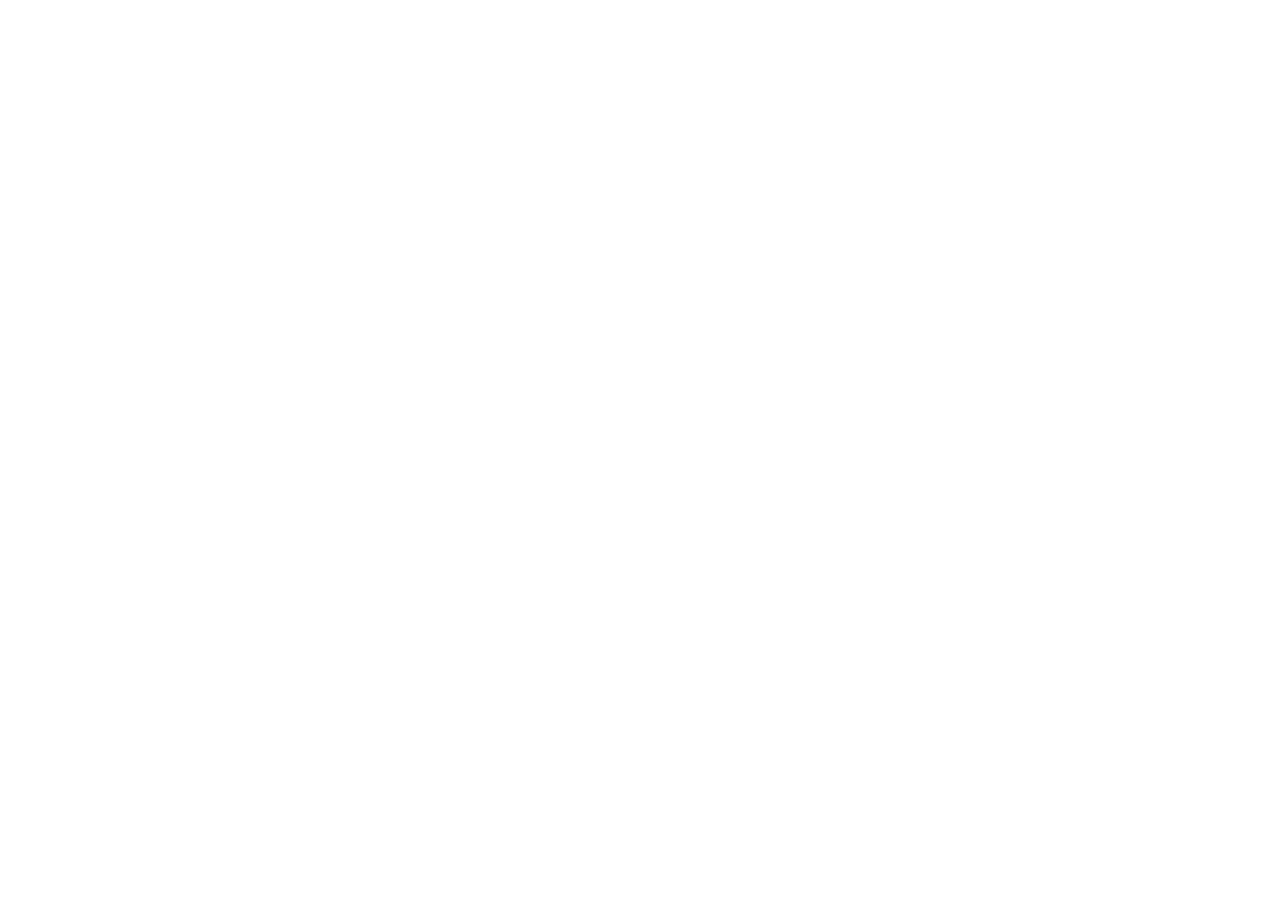
==== index.html @ e416fd13 "첫 게시글 입니다." ====
<!DOCTYPE html>
<html lang="ko">
  <head>
    <meta charset="UTF-8" />
    <meta name="viewport" content="width=device-width, initial-scale=1.0" />
    <title>Veganiety</title>
    <!-- css -->
    <link rel="stylesheet" href="css/normalize.css" />
    <link rel="stylesheet" href="css/global.css" />

    <!-- swiper -->

    <!-- js -->
    <script src="js/script.js"></script>
  </head>
  <body></body>
</html>
---- css/global.css ----
@charset "utf-8";
@import url("https://fonts.googleapis.com/css2?family=Noto+Sans+KR:wght@100;400;500;600;700&display=swap");
@import url("https://fonts.googleapis.com/css2?family=Inter:wght@400;700&display=swap");

* {
  margin: 0;
  padding: 0;
  box-sizing: border-box;
}
html {
  font-size: 16px;
  line-height: 1.5rem;
  color: #000;
  scroll-behavior: smooth;
  text-size-adjust: 100%;
  overflow-x: hidden;
}
body {
  font-family: Inter, "Noto Sans KR", sans-serif;
  letter-spacing: auto; /* 자간 */
  word-break: keep-all; /* 줄내림 */
}
ul,
li {
  list-style: none;
}
a {
  color: #000;
  text-decoration: none;
}
img {
  border: 0;
  vertical-align: middle;
}
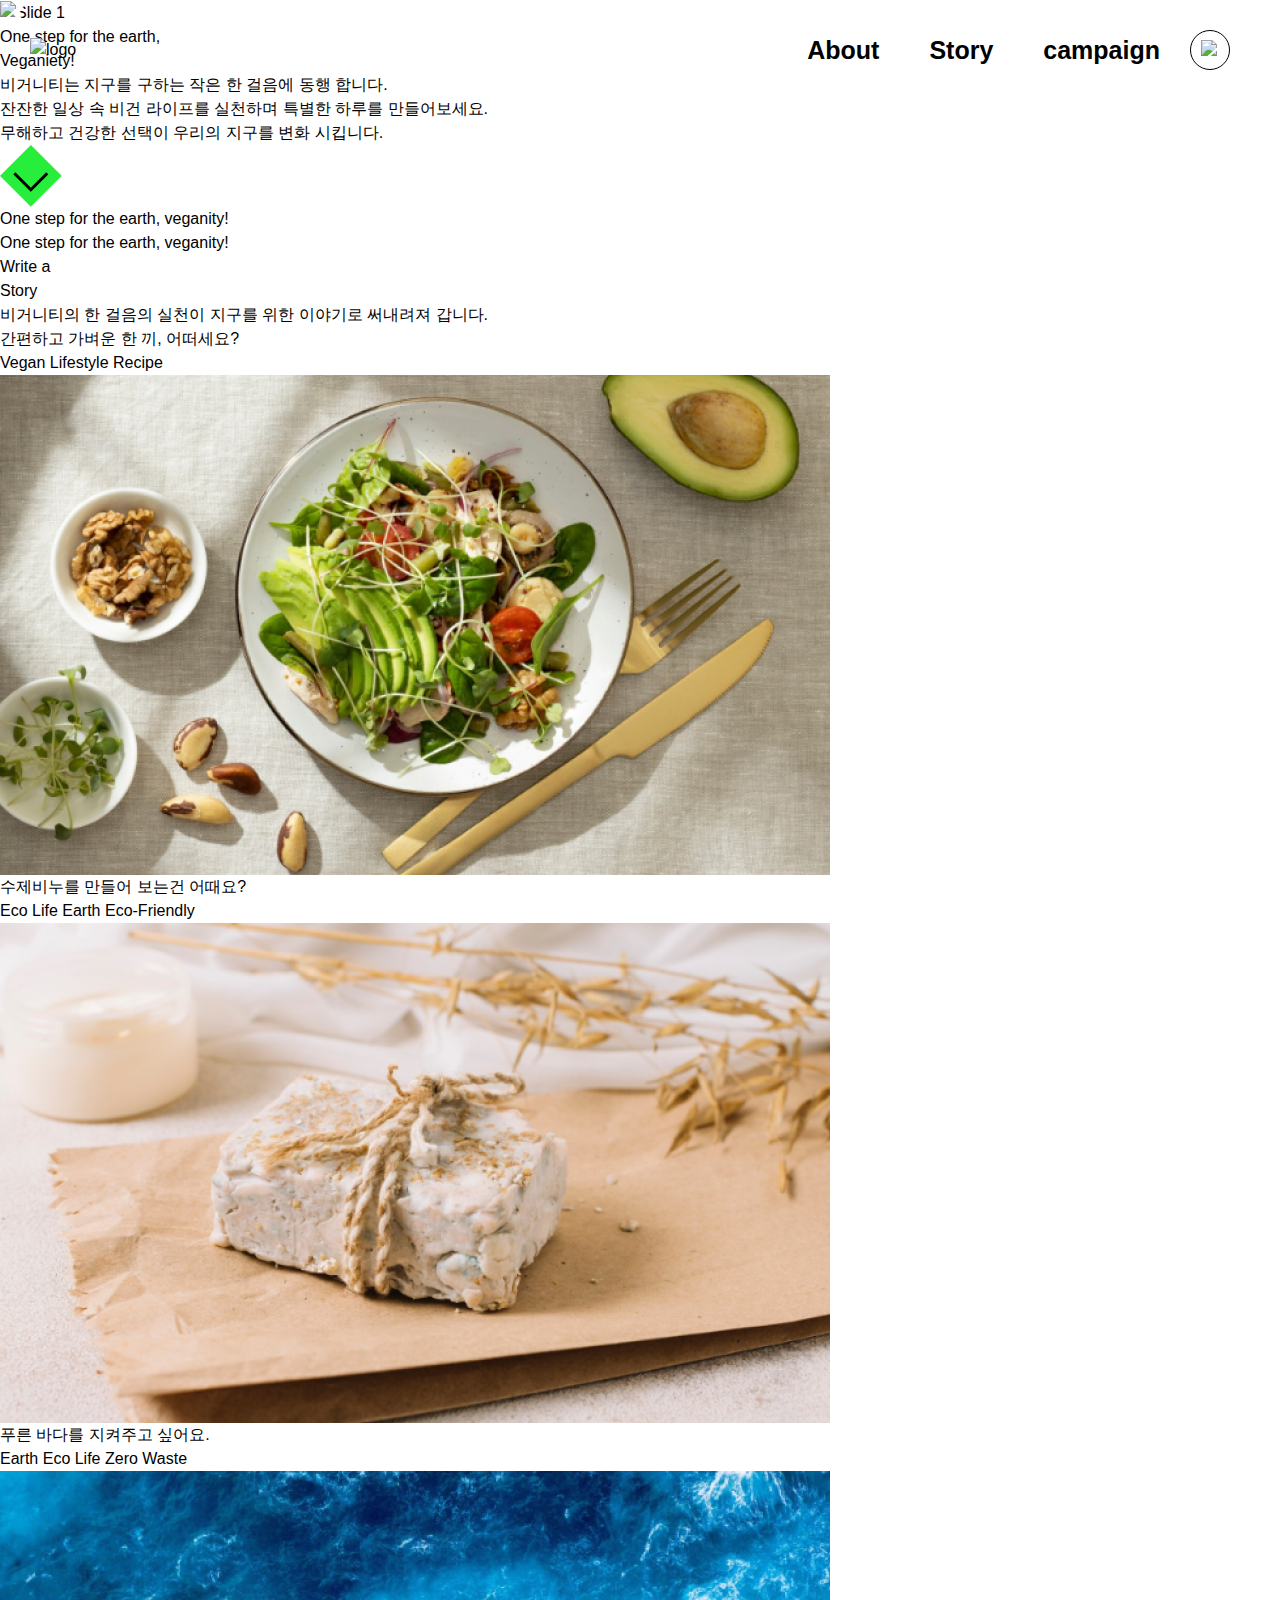
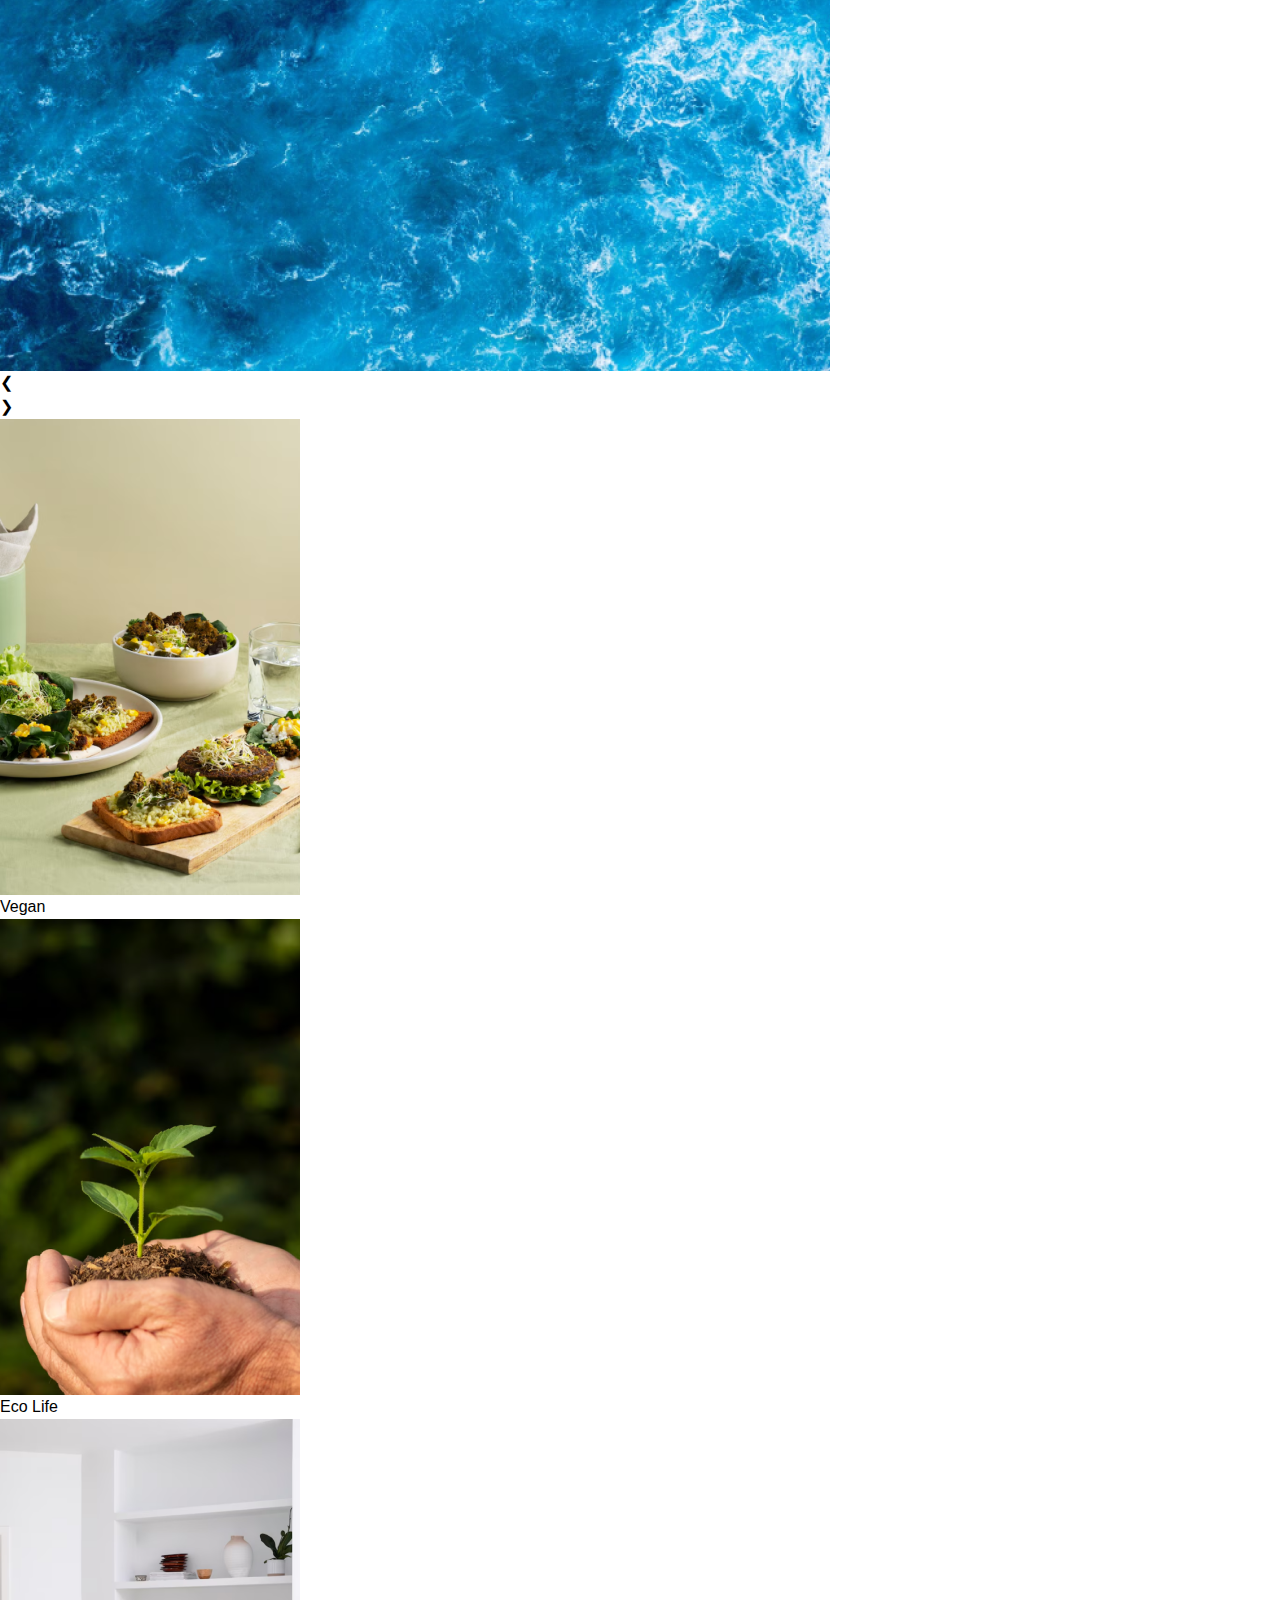
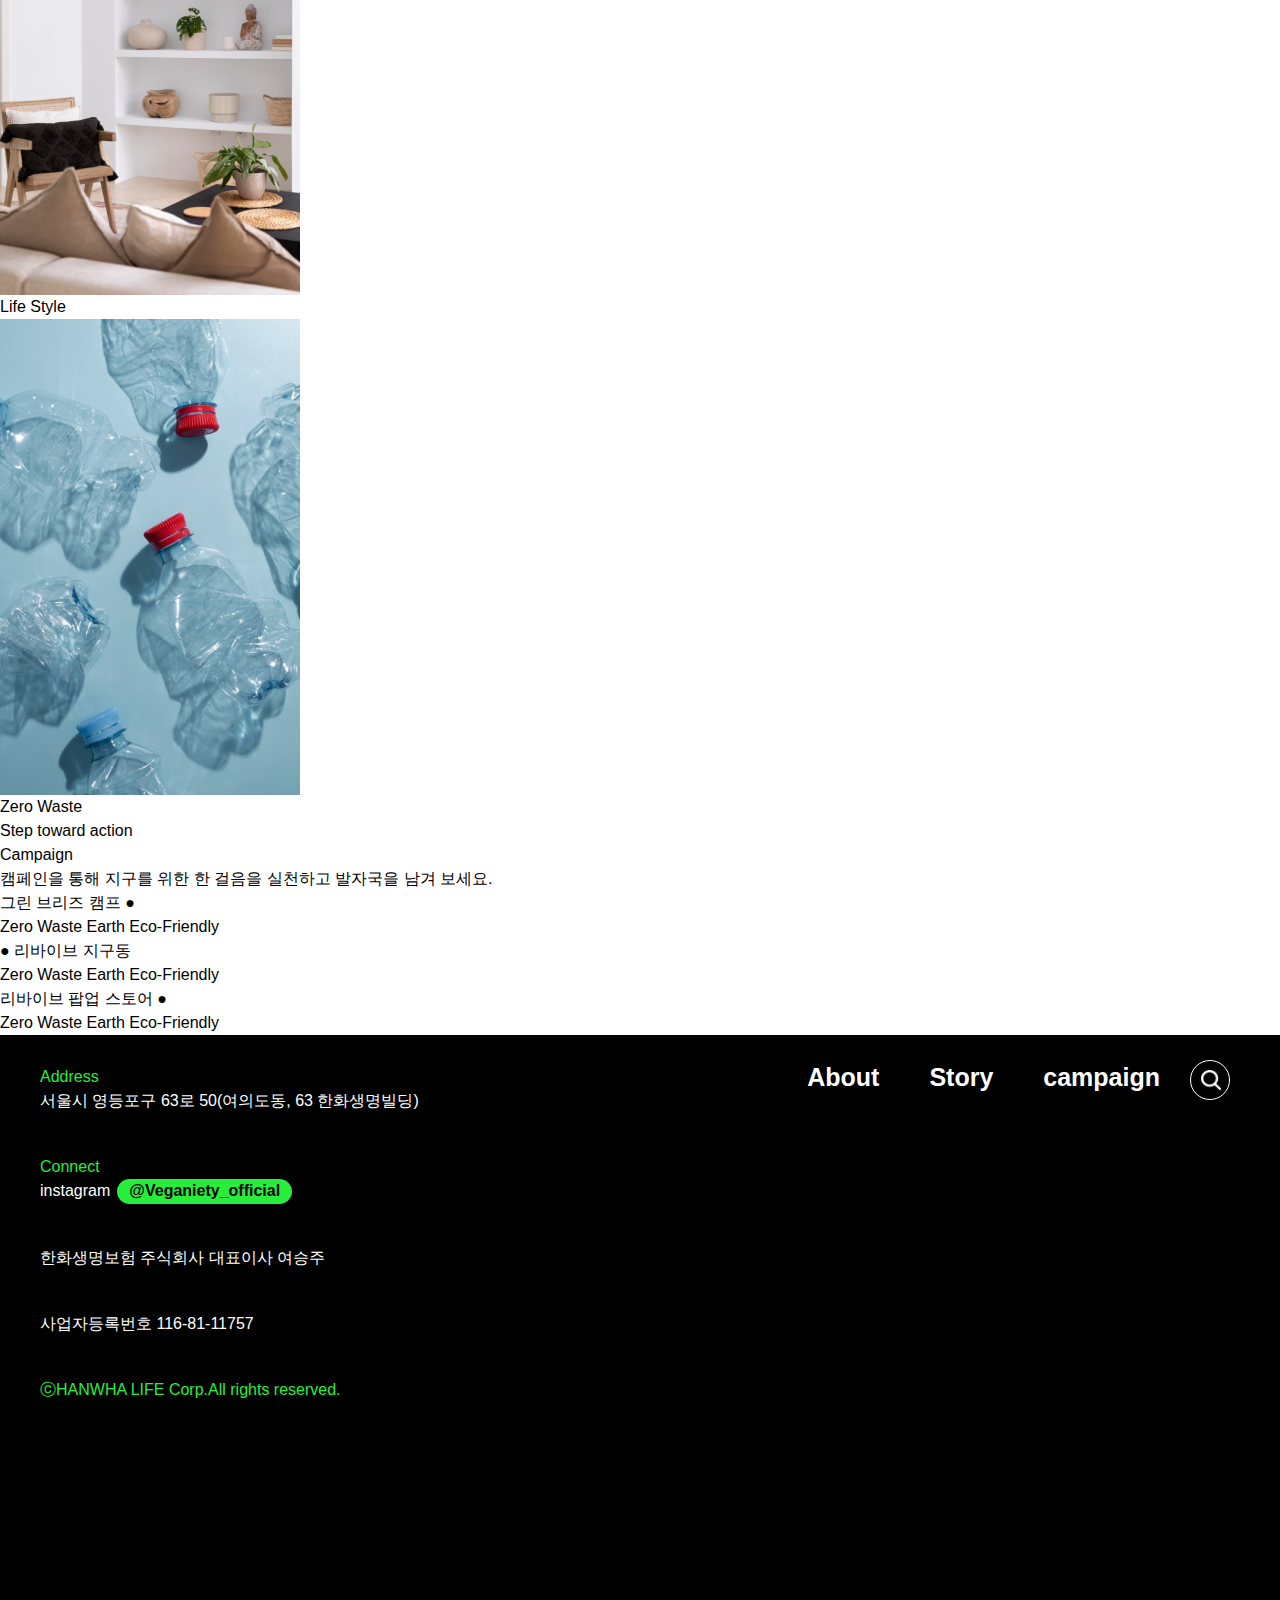
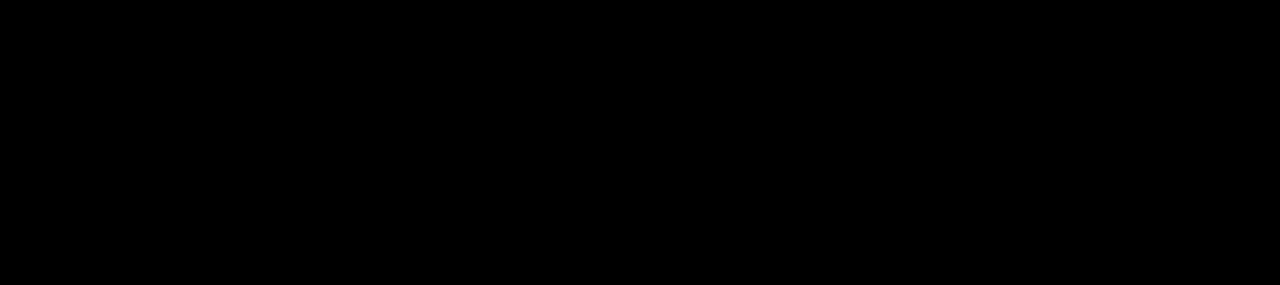
==== commit 02f76588: "Merge pull request #6 from MONNYA/keh1" ====
--- a/index.html
+++ b/index.html
@@ -7,11 +7,293 @@
     <!-- css -->
     <link rel="stylesheet" href="css/normalize.css" />
     <link rel="stylesheet" href="css/global.css" />
-
+    <link rel="stylesheet" href="css/style.css" />
     <!-- swiper -->
 
     <!-- js -->
     <script src="js/script.js"></script>
   </head>
-  <body></body>
+  <body>
+    <div class="wrap">
+      <!-- loading start -->
+      <!-- <div id="loading">
+        <div id="loading-circle">
+          <div id="loading-empty"></div>
+        </div>
+        <div id="loading-logo"></div>
+        <div id="loading-bg"></div>
+      </div> -->
+      <!-- loading end -->
+
+      <!-- mobile menu start -->
+      <!-- <button class="mbmenu-btn">
+        <span>모바일 메뉴</span>
+      </button>
+      <div class="mbmenu-wrap">
+        <div class="mbmenu-view">
+          <ul class="mbmenu">
+            <li><a href="#">ABOUT</a></li>
+            <li><a href="#">STORY</a></li>
+            <li><a href="#">CAMPAIGN</a></li>
+          </ul>
+        </div>
+      </div> -->
+      <!-- mobile menu end -->
+
+      <header>
+        <!-- header start -->
+        <div class="header-inner">
+          <div class="logo">
+            <a href="#"><img src="images/header-logo.png" alt="logo" /></a>
+          </div>
+          <div class="menu">
+            <ul class="menu-inner">
+              <li>About</li>
+              <li>Story</li>
+              <li>campaign</li>
+            </ul>
+          </div>
+          <div class="line" onclick="toggleExpand()">
+            <img src="images/icon.png" alt="icon" />
+          </div>
+        </div>
+      </header>
+      <!-- header end -->
+
+      <!-- slide banner start -->
+      <div class="img-slider">
+        <div class="slides">
+          <div class="slide">
+            <img src="images/slide-1.png" alt="Slide 1" />
+          </div>
+          <div class="slide">
+            <img src="images/slide-2.png" alt="Slide 2" />
+          </div>
+        </div>
+        <div class="controls">
+          <div class="prev">&#10094;</div>
+          <div class="next">&#10095;</div>
+        </div>
+        <div class="dots">
+          <span class="dot"></span>
+          <span class="dot"></span>
+        </div>
+      </div>
+      <!-- slide banner end -->
+
+      <!-- mein start -->
+      <main>
+        <div class="main-inner">
+          <!-- veganiety about start -->
+          <div>
+            <div class="about">
+              <div class="title-s">One step for the earth,</div>
+              <div class="title-m">Veganiety!</div>
+              <span
+                >비거니티는
+                <span class="bold-text">지구를 구하는 작은 한 걸음에 동행</span>
+                합니다.<br />
+                잔잔한 일상 속 비건 라이프를 실천하며 특별한 하루를
+                만들어보세요.<br />
+                <span class="bold-text">
+                  무해하고 건강한 선택이 우리의 지구를 변화
+                </span>
+                시킵니다.</span
+              >
+            </div>
+            <div class="Rotation">
+              <img src="images/icon2.png" alt="icon2" />
+            </div>
+          </div>
+          <!-- veganiety about end -->
+
+          <!-- text loop start-->
+          <section class="hero-section">
+            <div class="loop-container">
+              <div class="item">One step for the earth, veganity!&nbsp;</div>
+              <div class="item">One step for the earth, veganity!&nbsp;</div>
+            </div>
+          </section>
+          <!-- text loop end-->
+
+          <!-- veganiety story start -->
+          <div class="story">
+            <div class="story-text">
+              <div class="title-s">Write a</div>
+              <div class="title-m">Story</div>
+              <span
+                >비거니티의 한 걸음의 실천이 지구를 위한 이야기로 써내려져
+                갑니다.</span
+              >
+            </div>
+            <div class="story-slide">
+              <div class="story-slides">
+                <div class="slide2">
+                  <div class="story-img-text">
+                    간편하고 가벼운 한 끼, 어떠세요?
+                  </div>
+                  <div class="story-badge">
+                    <span>Vegan</span>
+                    <span>Lifestyle</span>
+                    <span>Recipe</span>
+                  </div>
+                  <img src="images/story1-1.png" alt="story-Slide1" />
+                </div>
+                <div class="slide2">
+                  <div class="story-img-text">
+                    수제비누를 만들어 보는건 어때요?
+                  </div>
+                  <div class="story-badge">
+                    <span>Eco Life</span>
+                    <span>Earth</span>
+                    <span>Eco-Friendly</span>
+                  </div>
+                  <img src="images/story2-1.png" alt="story-Slide2" />
+                </div>
+                <div class="slide2">
+                  <div class="story-img-text">푸른 바다를 지켜주고 싶어요.</div>
+                  <div class="story-badge">
+                    <span>Earth</span>
+                    <span>Eco Life</span>
+                    <span>Zero Waste</span>
+                  </div>
+                  <img src="images/story3-1.png" alt="story-Slide3" />
+                </div>
+              </div>
+              <div class="story-controls">
+                <div class="prev">&#10094;</div>
+                <div class="next">&#10095;</div>
+              </div>
+            </div>
+          </div>
+          <!-- veganiety story end -->
+
+          <!-- veganiety story2 start -->
+          <section>
+            <div class="story-gallery">
+              <div class="image-container top">
+                <img src="images/Vegan.png" alt="Image 1" class="image" />
+                <div class="overlay">
+                  <div class="text">Vegan</div>
+                </div>
+              </div>
+              <div class="image-container bottom">
+                <img src="images/EcoLife.png" alt="Image 2" class="image" />
+                <div class="overlay">
+                  <div class="text">Eco Life</div>
+                </div>
+              </div>
+              <div class="image-container top">
+                <img src="images/LifeStyle.png" alt="Image 3" class="image" />
+                <div class="overlay">
+                  <div class="text">Life Style</div>
+                </div>
+              </div>
+              <div class="image-container bottom">
+                <img src="images/ZeroWaste.png" alt="Image 4" class="image" />
+                <div class="overlay">
+                  <div class="text">Zero Waste</div>
+                </div>
+              </div>
+            </div>
+          </section>
+          <!-- veganiety story2 end -->
+
+          <!-- veganiety campaign start -->
+          <div class="campaign">
+            <div class="campaig-text">
+              <div class="title-s">Step toward action</div>
+              <div class="title-m">Campaign</div>
+              <span
+                >캠페인을 통해 지구를 위한 한 걸음을 실천하고 발자국을 남겨
+                보세요.</span
+              >
+            </div>
+            <div class="campaign-img-1">
+              <div class="campaign-title1">
+                <span>그린 브리즈 캠프 ●</span>
+              </div>
+              <div class="campaign-badge1">
+                <span>Zero Waste</span>
+                <span>Earth</span>
+                <span>Eco-Friendly</span>
+              </div>
+            </div>
+            <div class="campaign-img-2">
+              <div class="campaign-title2">
+                <span>● 리바이브 지구동 </span>
+              </div>
+              <div class="campaign-badge2">
+                <span>Zero Waste</span>
+                <span>Earth</span>
+                <span>Eco-Friendly</span>
+              </div>
+            </div>
+            <div class="campaign-img-3">
+              <div class="campaign-title3">
+                <span>리바이브 팝업 스토어 ●</span>
+              </div>
+              <div class="campaign-badge3">
+                <span>Zero Waste</span>
+                <span>Earth</span>
+                <span>Eco-Friendly</span>
+              </div>
+            </div>
+          </div>
+          <!-- veganiety campaign end -->
+        </div>
+      </main>
+      <!-- main end -->
+      <!-- footer start -->
+      <footer>
+        <div class="footer-menu">
+          <div class="left-menu">
+            <ul class="submenu">
+              <li>
+                <p>Address</p>
+                <span>서울시 영등포구 63로 50(여의도동, 63 한화생명빌딩)</span>
+              </li>
+              <li>
+                <p>Connect</p>
+                <div class="sns">
+                  instagram
+                  <div class="instagram">
+                    <a href="#">@Veganiety_official</a>
+                  </div>
+                </div>
+              </li>
+              <li>한화생명보험 주식회사 대표이사 여승주</li>
+              <li>사업자등록번호 116-81-11757</li>
+              <li><p>ⓒHANWHA LIFE Corp.All rights reserved.</p></li>
+            </ul>
+          </div>
+          <div class="right-menu">
+            <ul class="footer-right-menu">
+              <li>About</li>
+              <li>Story</li>
+              <li>campaign</li>
+            </ul>
+          </div>
+          <div class="bottom-line" onclick="toggleBottomLine()">
+            <img src="images/icon-bt.png" alt="bottom icon" />
+          </div>
+        </div>
+          <!-- <div class="right-menu">
+            <ul class="submenu-1">
+              <li><a href="#">About</a></li>
+              <li><a href="#">Story</a></li>
+              <li><a href="#">Campaign</a></li>
+              <li>
+                <a href="#"><img src="images/mirror.png" alt="" /></a>
+              </li>
+            </ul>
+          </div> -->
+        </div>
+        <div class="btlogo">
+          <img src="images/footer-logo.png" alt="" />
+        </div>
+      </footer>
+      <!-- footer and -->
+    </div>
+  </body>
 </html>
--- a/css/global.css
+++ b/css/global.css
@@ -1,6 +1,6 @@
 @charset "utf-8";
-@import url("https://fonts.googleapis.com/css2?family=Noto+Sans+KR:wght@100;400;500;600;700&display=swap");
-@import url("https://fonts.googleapis.com/css2?family=Inter:wght@400;700&display=swap");
+@import url("https://cdn.jsdelivr.net/gh/orioncactus/pretendard@v1.3.9/dist/web/static/pretendard-dynamic-subset.min.css");
+@import url("https://fonts.googleapis.com/css2?family=Abhaya+Libre:wght@400;500;600;700;800&display=swap");
 
 * {
   margin: 0;
@@ -16,7 +16,7 @@
   overflow-x: hidden;
 }
 body {
-  font-family: Inter, "Noto Sans KR", sans-serif;
+  font-family: "Pretendard Variable", Pretendard, Roboto, sans-serif;
   letter-spacing: auto; /* 자간 */
   word-break: keep-all; /* 줄내림 */
 }
@@ -32,3 +32,7 @@
   border: 0;
   vertical-align: middle;
 }
+.wrap {
+  width: 100%;
+  margin: 0 auto;
+}
--- a/css/style.css
+++ b/css/style.css
@@ -0,0 +1,286 @@
+@import "global.css";
+
+/* header start */
+header {
+  position: absolute;
+  width: 100%;
+  height: 100px;
+  z-index: 10; /* 헤더가 배너보다 낮은 z-index 값 */
+  background-color: transparent; /* 헤더 배경을 투명하게 설정 */
+}
+.header-inner {
+  display: flex;
+  align-items: center; /* header-inner의 모든 요소들을 수직 방향으로 중앙 정렬 */
+  justify-content: space-between; /* 공간을 균등하게 배치 */
+  height: 100px; /* 헤더 높이 설정 */
+}
+.logo {
+  position: absolute;
+  left: 30px; /* 좌측에 고정된 위치 */
+}
+.logo img {
+  width: 100%;
+  height: 100%;
+  object-fit: contain;
+}
+.logo a:hover {
+  opacity: 0.5;
+}
+/* menu */
+.menu {
+  position: absolute;
+  right: 120px; /* 오른쪽에 고정된 위치 */
+}
+
+.menu-inner {
+  display: flex;
+  gap: 50px; /* 요소들 간의 간격을 10px로 설정 */
+  list-style-type: none; /* 리스트 스타일 제거 */
+  padding: 0; /* 기본 패딩 제거 */
+  margin: 0; /* 기본 마진 제거 */
+  align-items: center; /* 메뉴 항목을 수직 방향으로 중앙 정렬 */
+}
+
+.menu-inner li {
+  display: inline-block; /* li 요소를 가로로 정렬 */
+  font-family: "Pretendard Variable", Pretendard, Roboto, sans-serif;
+  font-weight: 600;
+  font-size: 25px;
+  text-align: center; /* 텍스트를 중앙 정렬 */
+}
+
+.line {
+  position: absolute;
+  right: 50px; /* 메뉴 아이콘과의 간격을 조정 */
+  width: 40px;
+  height: 40px;
+  border: 1px solid black; /* 동그라미 테두리 */
+  border-radius: 20px; /* 동그라미 모양으로 만들기 */
+  display: flex;
+  align-items: center; /* 수직 중앙 정렬 */
+  cursor: pointer; /* 클릭 가능한 커서 모양 */
+  transition: width 0.3s ease; /* 부드러운 전환 효과 */
+  overflow: hidden; /* 확장 시 내용이 넘치지 않도록 설정 */
+  z-index: 15; /* 배너와 같은 수준의 z-index 설정 */
+}
+
+.line img {
+  position: absolute;
+  right: 8px; /* 이미지의 위치를 고정 */
+  width: 20px; /* 이미지 크기 조정 */
+  height: 20px; /* 이미지 크기 조정 */
+}
+
+.line.expanded {
+  width: 420px; /* 클릭 시 확장되는 너비 */
+  border-radius: 20px; /* 둥근 모서리 유지 */
+  background-color: #fff;
+}
+
+/* 슬라이드 배너 스타일 */
+main {
+  position: relative;
+  z-index: 5; /* 배너가 헤더보다 위에 위치하도록 설정 */
+  margin-top: 0; /* 헤더 바로 아래에 위치하도록 설정 */
+}
+
+.main-inner {
+  position: relative;
+}
+
+.img-slider {
+  position: relative; /* 화면 상단에 고정 */
+  top: 0; /* 상단에 밀착 */
+  left: 0; /* 좌측에 밀착 */
+  width: 100%; /* 전체 너비 사용 */
+  z-index: 5; /* 배너가 헤더 아래로 위치하도록 설정 */
+}
+
+.slides {
+  display: flex;
+  transition: transform 0.5s ease;
+}
+
+.slide {
+  min-width: 100%;
+  box-sizing: border-box;
+}
+
+.slide img {
+  width: 100%;
+  height: auto;
+}
+
+.controls {
+  position: absolute;
+  top: 50%;
+  width: 100%;
+  display: flex;
+  justify-content: space-between;
+  transform: translateY(-50%);
+}
+
+.controls .prev,
+.controls .next {
+  cursor: pointer;
+  font-size: 24px;
+  color: white;
+  background-color: rgba(255, 255, 255, 0); /* 배경색 추가 */
+  padding: 10px;
+  border-radius: 50%;
+  display: flex;
+  justify-content: center;
+  align-items: center;
+  width: 40px;
+  height: 40px;
+}
+
+.dots {
+  text-align: center;
+  position: absolute;
+  bottom: 30px;
+  width: 100%;
+}
+
+.dot {
+  cursor: pointer;
+  height: 5px;
+  width: 5px;
+  margin: 0 5px;
+  background-color: rgba(0, 0, 0, 0.5);
+  border-radius: 50%;
+  display: inline-block;
+}
+
+.dot.active {
+  background-color: white;
+}
+
+.dd {
+  background: url("../images/Campaign1.png") no-repeat center;
+  width: 1000px;
+  height: 1000px;
+  background-size: cover;
+}
+
+/* footer */
+.footer-menu {
+  position: absolute;
+  width: 100%;
+  height: 850px;
+  font-size: 16px;
+  background-color: black;
+  color: white;
+}
+/* .menu {
+  position: absolute;
+  justify-content: space-between;
+} */
+.left-menu {
+  margin-top: 30px;
+  margin-left: 40px;
+}
+.submenu li > p {
+  margin-bottom: 0 auto;
+}
+.sns {
+  position: relative;
+  display: flex;
+}
+.instagram {
+  width: 175px;
+  height: 25px;
+  text-align: center;
+  font-weight: 600;
+  margin-left: 7px;
+  background-color: #26ee3a;
+  border-radius: 30px;
+}
+.submenu li {
+  position: relative;
+  margin-bottom: 42px;
+}
+.submenu li:last-child {
+  margin-bottom: 0;
+}
+
+.submenu li p {
+  color: #26ee3a;
+  margin-bottom: auto;
+}
+.submenu-1 {
+  position: relative;
+  width: 461px;
+  padding: 41px;
+  display: flex;
+  justify-content: space-between;
+}
+.submenu-1 li > a {
+  color: white;
+}
+
+.right-menu {
+  position: absolute;
+  top: 30px;
+  right: 120px; /* 오른쪽에 고정된 위치 */
+}
+
+.footer-right-menu {
+  display: flex;
+  gap: 50px; /* 요소들 간의 간격을 10px로 설정 */
+  list-style-type: none; /* 리스트 스타일 제거 */
+  padding: 0; /* 기본 패딩 제거 */
+  margin: 0; /* 기본 마진 제거 */
+  align-items: center; /* 메뉴 항목을 수직 방향으로 중앙 정렬 */
+}
+
+.footer-right-menu li {
+  display: inline-block; /* li 요소를 가로로 정렬 */
+  font-family: "Pretendard Variable", Pretendard, Roboto, sans-serif;
+  font-weight: 600;
+  font-size: 25px;
+  text-align: center; /* 텍스트를 중앙 정렬 */
+}
+
+.bottom-line {
+  position: absolute;
+  right: 50px; /* 메뉴 아이콘과의 간격을 조정 */
+  top: 25px;
+  width: 40px;
+  height: 40px;
+  border: 1px solid #fff; /* 동그라미 테두리 */
+  border-radius: 20px; /* 동그라미 모양으로 만들기 */
+  display: flex;
+  align-items: center; /* 수직 중앙 정렬 */
+  cursor: pointer; /* 클릭 가능한 커서 모양 */
+  transition: width 0.3s ease; /* 부드러운 전환 효과 */
+  overflow: hidden; /* 확장 시 내용이 넘치지 않도록 설정 */
+  z-index: 15; /* 배너와 같은 수준의 z-index 설정 */
+}
+
+.bottom-line img {
+  position: absolute;
+  right: 8px; /* 이미지의 위치를 고정 */
+  width: 20px; /* 이미지 크기 조정 */
+  height: 20px; /* 이미지 크기 조정 */
+}
+
+.bottom-line.expanded {
+  width: 420px;
+  border-radius: 20px; /* 둥근 모서리 유지 */
+
+  background-color: #000; /* 예시로 다른 배경색 설정 */
+}
+
+.btlogo {
+  position: relative;
+  margin-top: 400px;
+  width: 100%;
+  display: flex;
+  justify-content: center;
+}
+
+.btlogo img {
+  width: 100%;
+  object-fit: contain;
+}
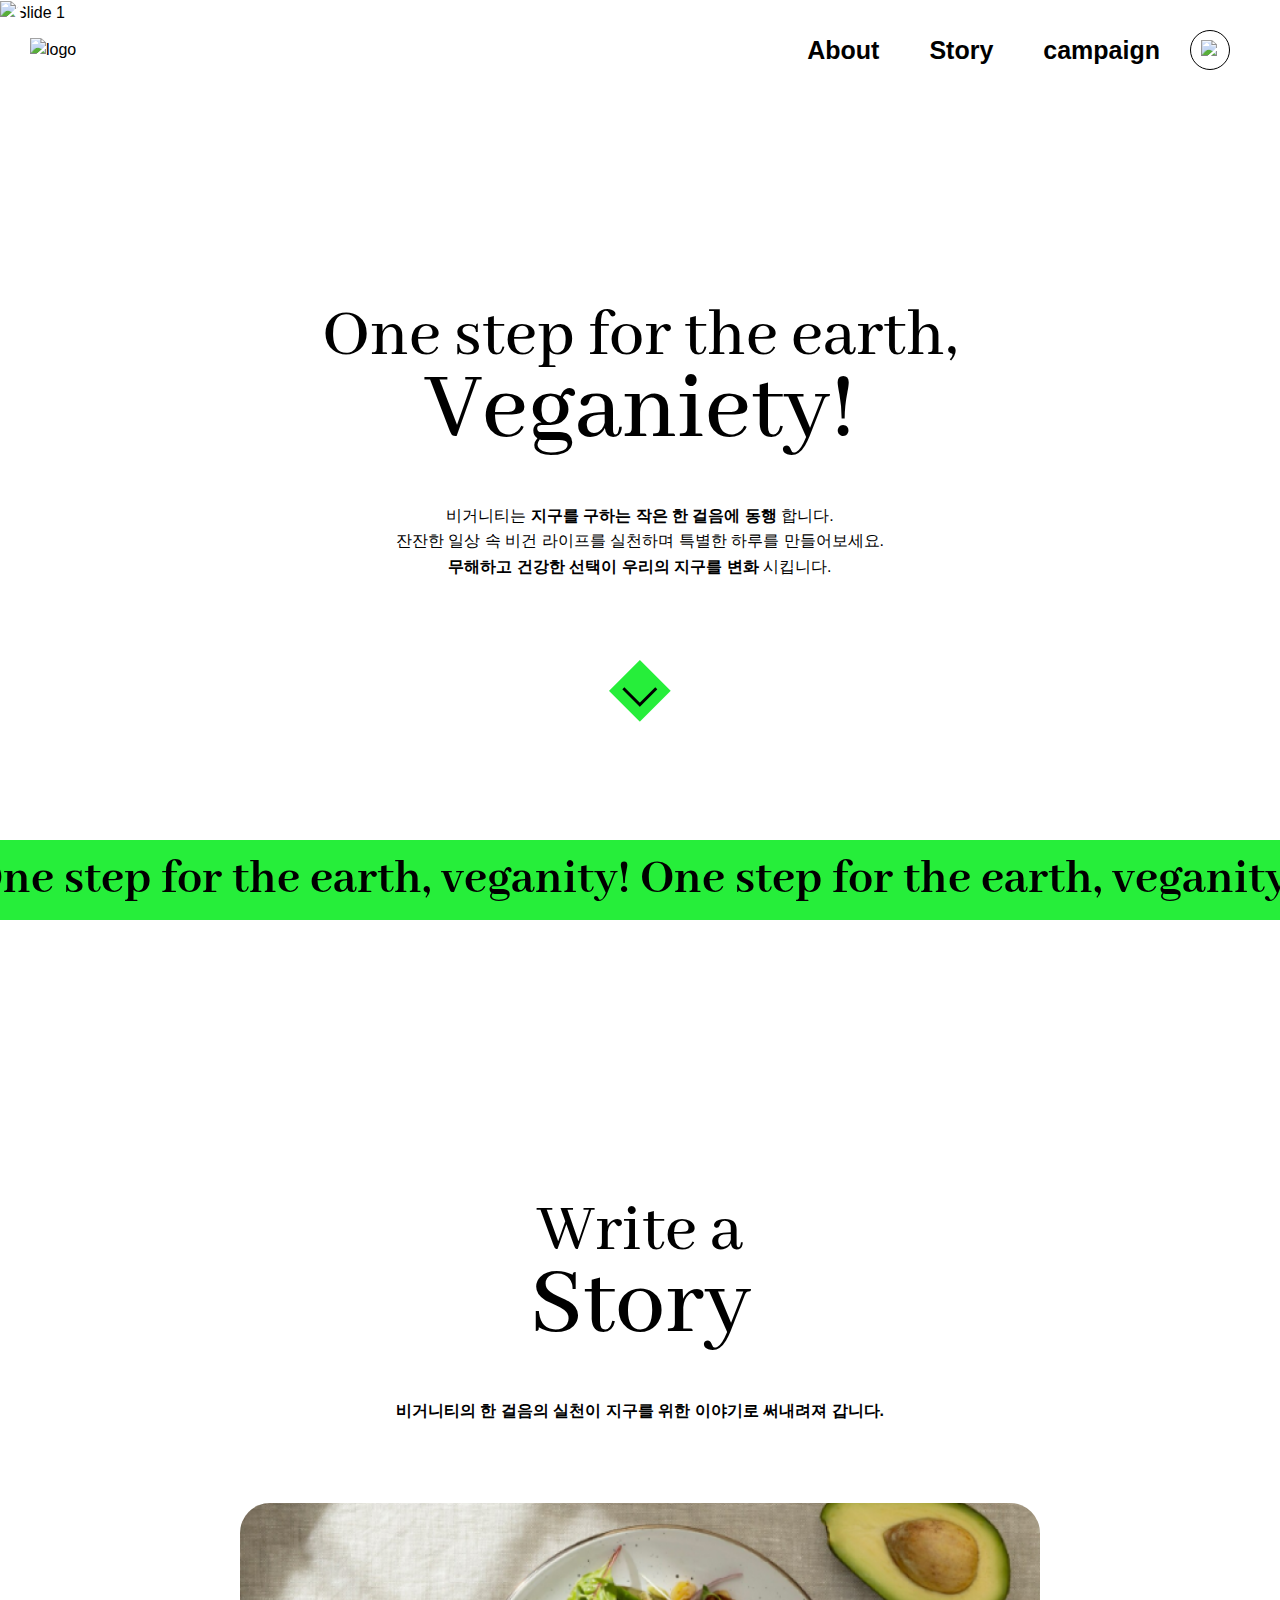
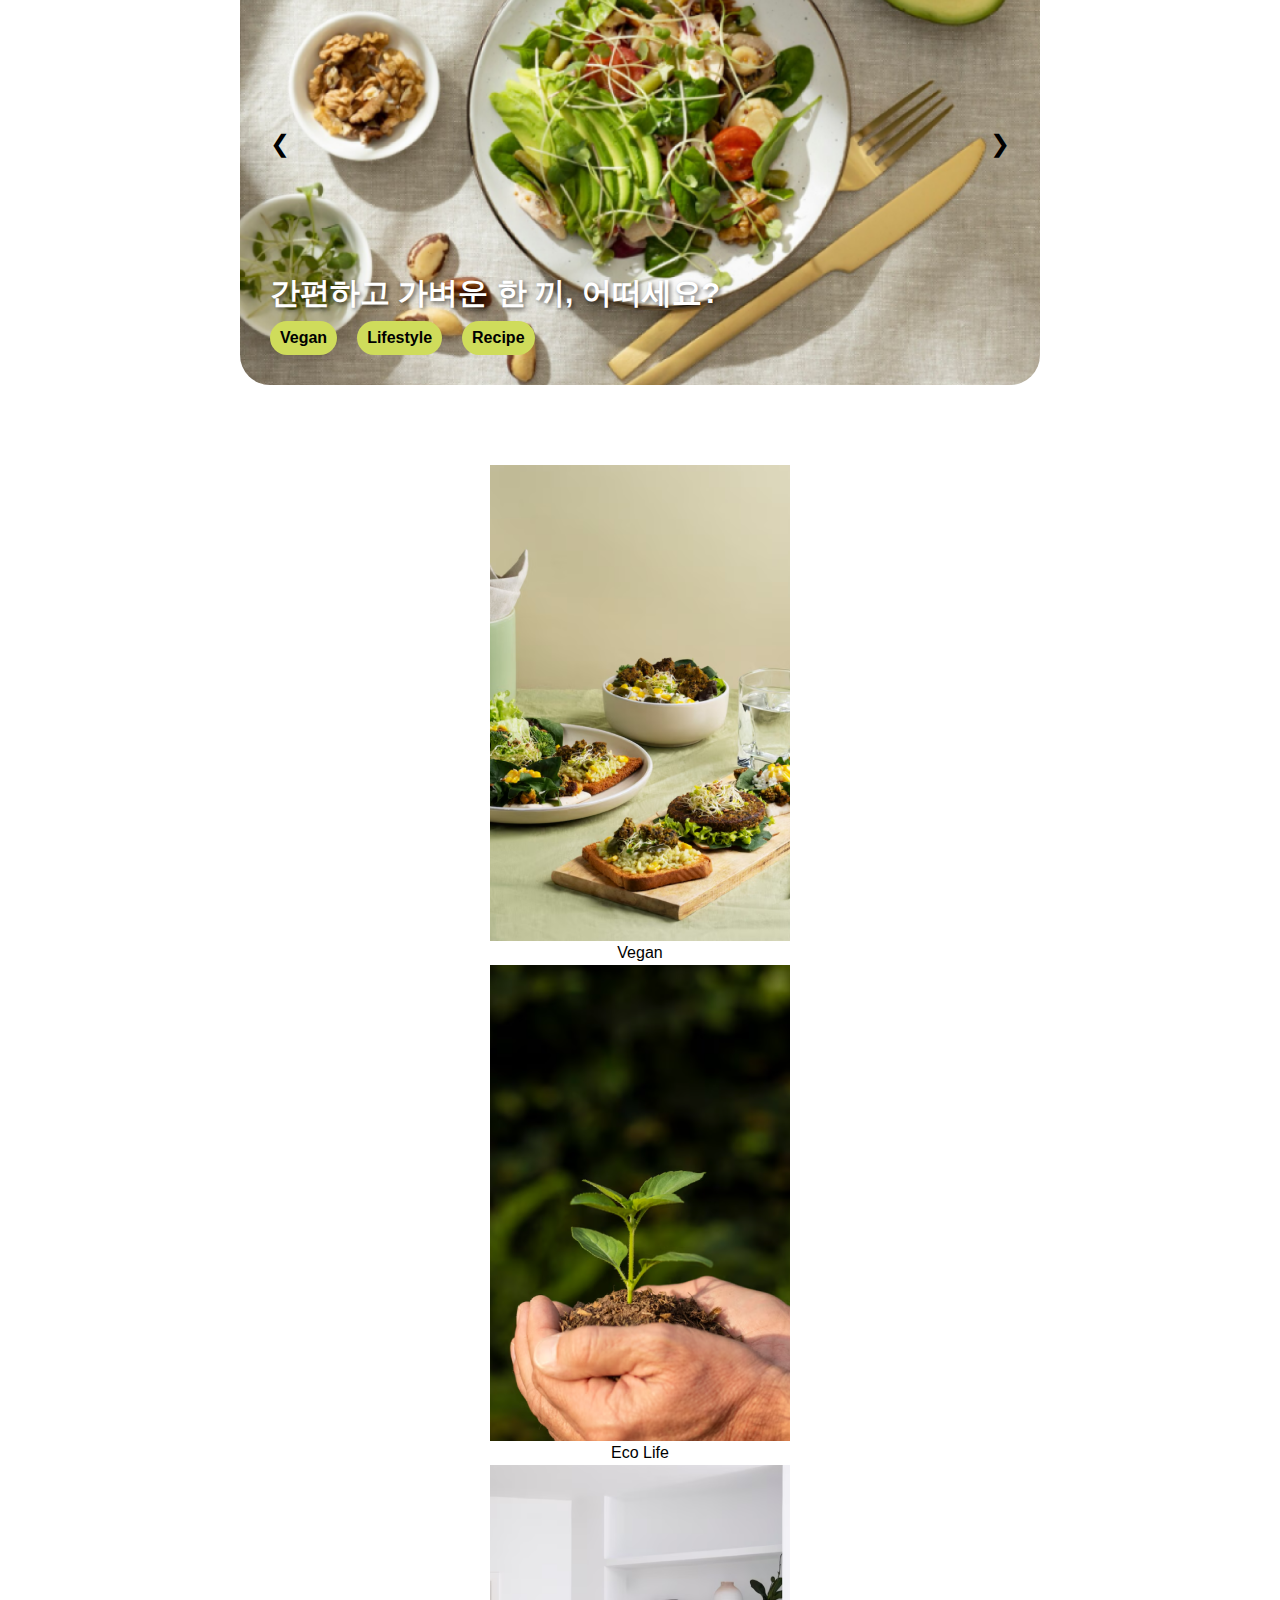
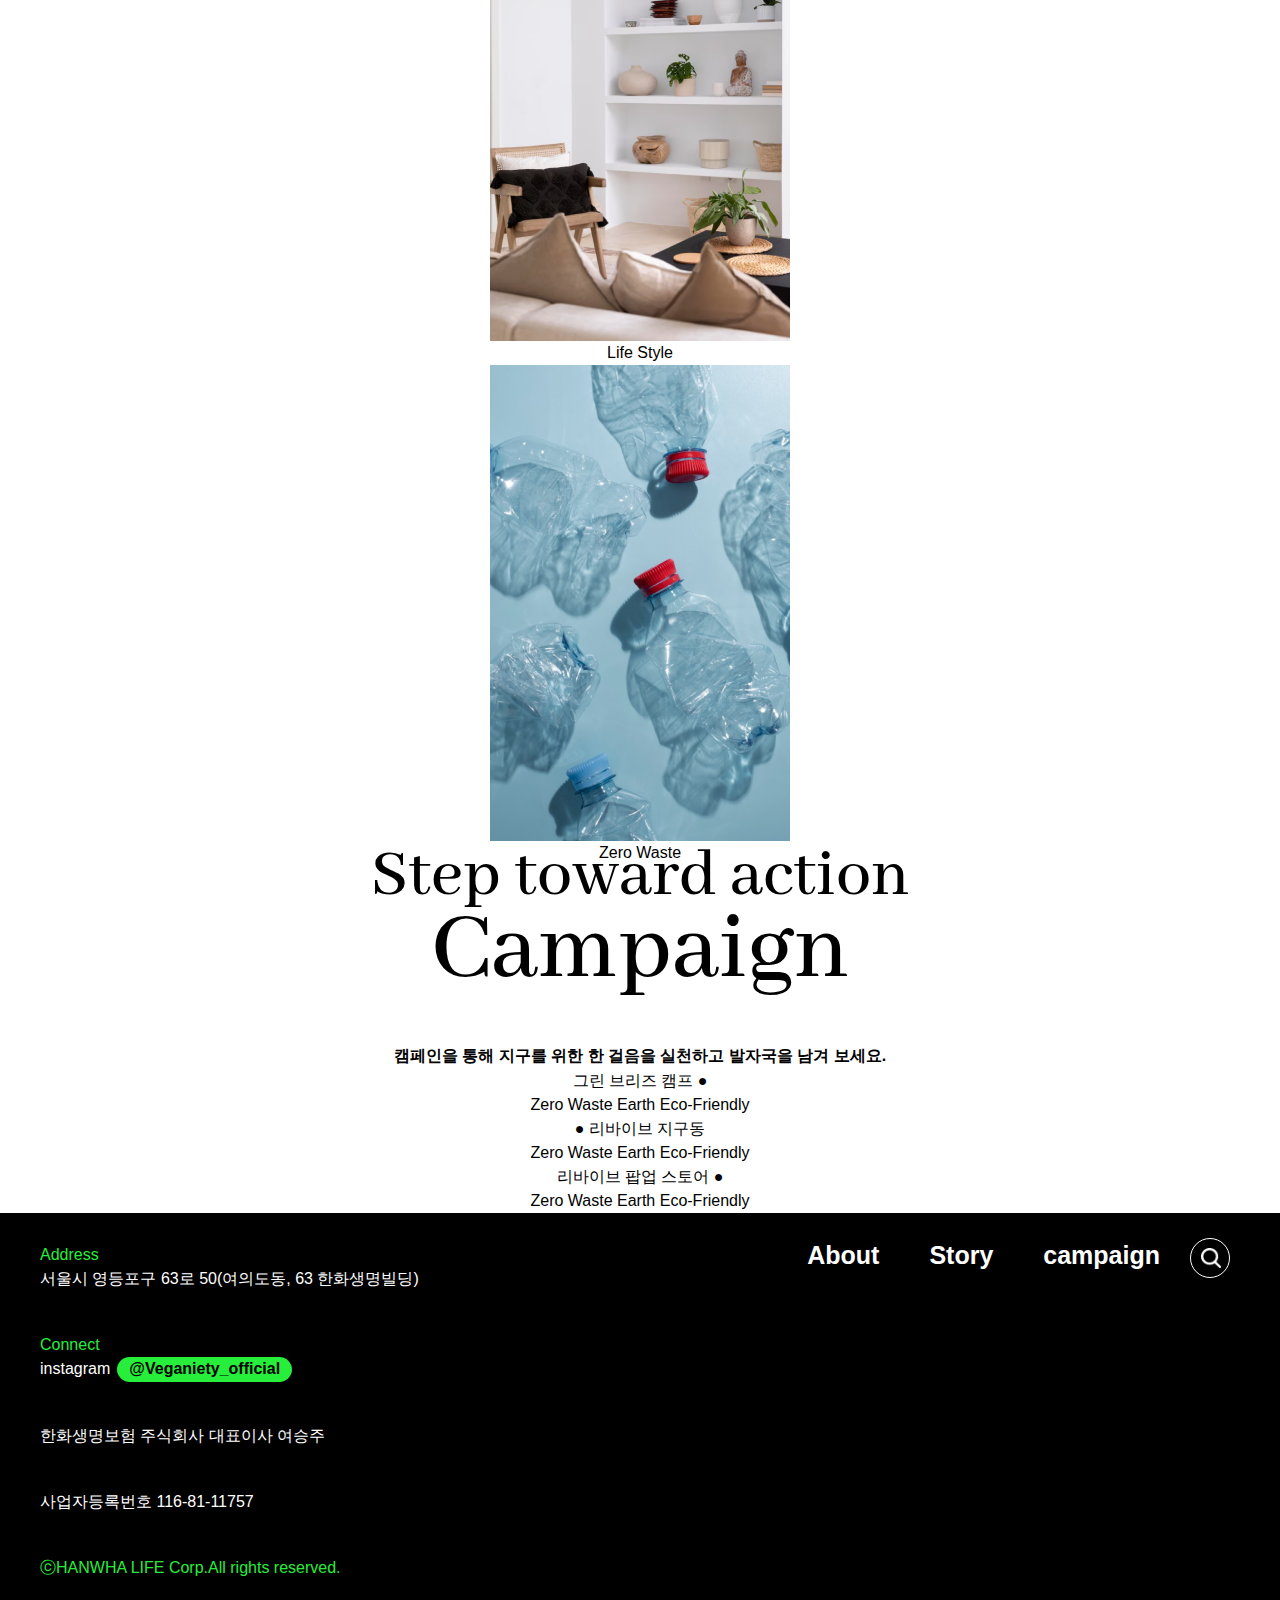
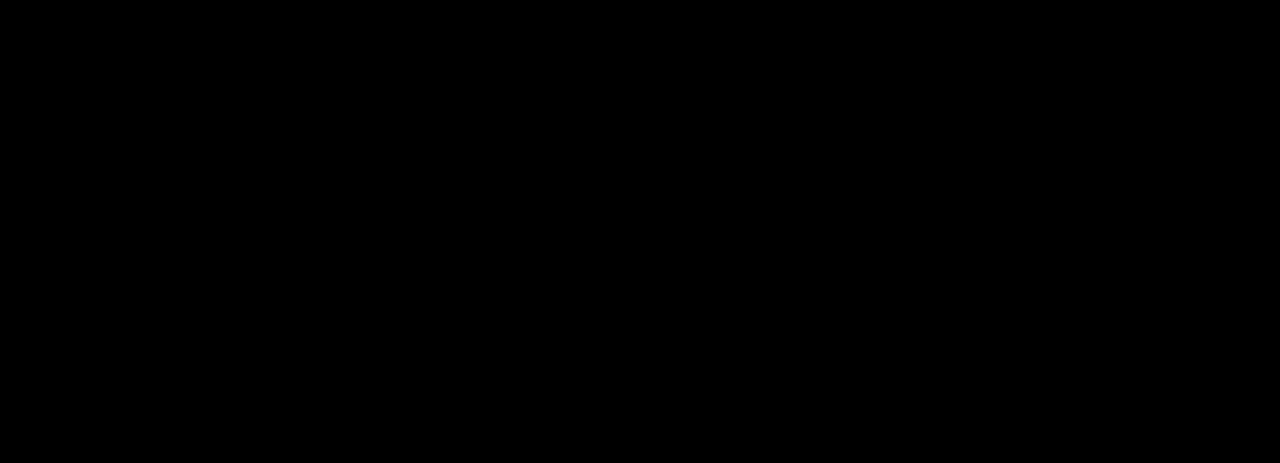
==== commit 1e24ec1a: "메인 스토리 슬라이드까지 작업했습니다." ====
--- a/index.html
+++ b/index.html
@@ -89,17 +89,14 @@
             <div class="about">
               <div class="title-s">One step for the earth,</div>
               <div class="title-m">Veganiety!</div>
-              <span
-                >비거니티는
+              <span class="bodytext">
+                비거니티는
                 <span class="bold-text">지구를 구하는 작은 한 걸음에 동행</span>
                 합니다.<br />
-                잔잔한 일상 속 비건 라이프를 실천하며 특별한 하루를
-                만들어보세요.<br />
-                <span class="bold-text">
-                  무해하고 건강한 선택이 우리의 지구를 변화
-                </span>
-                시킵니다.</span
-              >
+                잔잔한 일상 속 비건 라이프를 실천하며 특별한 하루를 만들어보세요.<br />
+                <span class="bold-text">무해하고 건강한 선택이 우리의 지구를 변화</span>
+                시킵니다.
+            </span>
             </div>
             <div class="Rotation">
               <img src="images/icon2.png" alt="icon2" />
@@ -110,9 +107,8 @@
           <!-- text loop start-->
           <section class="hero-section">
             <div class="loop-container">
-              <div class="item">One step for the earth, veganity!&nbsp;</div>
-              <div class="item">One step for the earth, veganity!&nbsp;</div>
-            </div>
+              <div class="loop-text">One step for the earth, veganity!&nbsp;One step for the earth, veganity!&nbsp;One step for the earth, veganity!&nbsp;One step for the earth, veganity!&nbsp;One step for the earth, veganity!&nbsp;One step for the earth, veganity!&nbsp;One step for the earth, veganity!&nbsp;</div>
+          </div>
           </section>
           <!-- text loop end-->
 
@@ -121,18 +117,16 @@
             <div class="story-text">
               <div class="title-s">Write a</div>
               <div class="title-m">Story</div>
-              <span
-                >비거니티의 한 걸음의 실천이 지구를 위한 이야기로 써내려져
-                갑니다.</span
-              >
+              <span class="bold-text">비거니티의 한 걸음의 실천이 지구를 위한 이야기로 써내려져
+                갑니다.</span>
             </div>
             <div class="story-slide">
               <div class="story-slides">
                 <div class="slide2">
-                  <div class="story-img-text">
+                  <div class="story-img-text1">
                     간편하고 가벼운 한 끼, 어떠세요?
                   </div>
-                  <div class="story-badge">
+                  <div class="story-badge1">
                     <span>Vegan</span>
                     <span>Lifestyle</span>
                     <span>Recipe</span>
@@ -140,10 +134,10 @@
                   <img src="images/story1-1.png" alt="story-Slide1" />
                 </div>
                 <div class="slide2">
-                  <div class="story-img-text">
+                  <div class="story-img-text2">
                     수제비누를 만들어 보는건 어때요?
                   </div>
-                  <div class="story-badge">
+                  <div class="story-badge2">
                     <span>Eco Life</span>
                     <span>Earth</span>
                     <span>Eco-Friendly</span>
@@ -151,8 +145,8 @@
                   <img src="images/story2-1.png" alt="story-Slide2" />
                 </div>
                 <div class="slide2">
-                  <div class="story-img-text">푸른 바다를 지켜주고 싶어요.</div>
-                  <div class="story-badge">
+                  <div class="story-img-text3">푸른 바다를 지켜주고 싶어요.</div>
+                  <div class="story-badge3">
                     <span>Earth</span>
                     <span>Eco Life</span>
                     <span>Zero Waste</span>
@@ -160,9 +154,9 @@
                   <img src="images/story3-1.png" alt="story-Slide3" />
                 </div>
               </div>
-              <div class="story-controls">
-                <div class="prev">&#10094;</div>
-                <div class="next">&#10095;</div>
+              <div class="story-controls2">
+                <div class="prev2">&#10094;</div>
+                <div class="next2">&#10095;</div>
               </div>
             </div>
           </div>
@@ -204,10 +198,8 @@
             <div class="campaig-text">
               <div class="title-s">Step toward action</div>
               <div class="title-m">Campaign</div>
-              <span
-                >캠페인을 통해 지구를 위한 한 걸음을 실천하고 발자국을 남겨
-                보세요.</span
-              >
+              <span class="bold-text">캠페인을 통해 지구를 위한 한 걸음을 실천하고 발자국을 남겨
+                보세요.</span>
             </div>
             <div class="campaign-img-1">
               <div class="campaign-title1">
--- a/css/style.css
+++ b/css/style.css
@@ -156,6 +156,264 @@
   background-color: white;
 }
 
+/* 메인영역 */
+
+main {
+  display: flex;
+  justify-content: center;
+  align-items: center;
+}
+.main-inner {
+  display: flex;
+  flex-direction: column; /* 자식 요소들을 세로로 쌓음 */
+  justify-content: center; /* .main-inner 내에서 콘텐츠를 세로로 중앙 정렬 */
+  align-items: center; /* .main-inner 내에서 콘텐츠를 가로로 중앙 정렬 */
+  text-align: center; /* 텍스트를 중앙 정렬 */
+}
+
+.about {
+  margin-top: 300px;
+  width: 100%;
+}
+
+.title-s {
+  font-family: "Abhaya Libre", serif;
+  font-size: 70px;
+  font-weight: 500;
+  margin-bottom: 50px;
+}
+
+.title-m {
+  font-family: "Abhaya Libre", serif;
+  font-size: 100px;
+  font-weight: 500;
+  margin-bottom: 80px;
+}
+
+.bodytext {
+  font-family: "Pretendard Variable", Pretendard, Roboto, sans-serif;
+  font-weight: 500;
+  font-size: 1.2;
+  line-height: 1.6;
+  margin-bottom: 300px;
+}
+
+.bold-text {
+  font-family: "Pretendard Variable", Pretendard, Roboto, sans-serif;
+  font-weight: 800;
+  font-size: 1.2;
+  line-height: 1.6;
+}
+
+.Rotation {
+  margin: 80px auto;
+  position: relative;
+  width: 100px; /* 원하는 너비로 조정 */
+  height: 100px; /* 원하는 높이로 조정 */
+  overflow: hidden; /* 자식 요소가 부모를 넘어가지 않도록 설정 */
+}
+
+.Rotation img {
+  transition: transform 0.3s ease-in-out; /* 애니메이션 적용 */
+}
+
+.Rotation img:hover {
+  transform: rotate(-90deg); /* 호버 시 90도 회전 */
+}
+
+.hero-section {
+  margin-bottom: 300px;
+}
+
+.loop-container {
+  position: relative;
+  width: 100%;
+  height: 80px;
+  background-color: #26ee3a; /* 원하는 배경색으로 변경 */
+  overflow: hidden;
+  display: flex;
+  align-items: center;
+  /* z-index: 20; */
+}
+
+.loop-text {
+  font-family: "Abhaya Libre", serif;
+  font-size: 50px;
+  font-weight: bold;
+  color: #000;
+  white-space: nowrap;
+  display: inline-block;
+  animation: scroll 30s linear infinite;
+}
+
+@keyframes scroll {
+  0% {
+    transform: translateX(0%);
+  }
+  100% {
+    transform: translateX(-100%);
+  }
+}
+
+/* 스토리 슬라이드 */
+.story-slide {
+  position: relative;
+  width: 800px; /* 슬라이드의 가로 너비 */
+  margin: 80px auto; /* 화면 중앙에 위치 */
+  overflow: hidden; /* 슬라이드가 부모 요소를 넘지 않도록 설정 */
+}
+
+.story-slides {
+  display: flex;
+  transition: transform 0.5s ease-in-out; /* 슬라이드 전환 애니메이션 */
+}
+
+.slide2 {
+  min-width: 100%;
+  position: relative;
+}
+
+.slide2 img {
+  width: 100%;
+  height: auto; /* 이미지 비율 유지 */
+  border-radius: 30px;
+}
+
+.story-img-text1 {
+  position: absolute;
+  width: 100%;
+  color: white;
+  text-align: left;
+  left: 30px;
+  bottom: 80px;
+  font-family: "Pretendard Variable", Pretendard, Roboto, sans-serif;
+  font-size: 30px;
+  font-weight: 600;
+  text-shadow: 2px 2px 4px rgba(0, 0, 0, 0.6); /* 텍스트 가독성 향상 */
+  z-index: 10; /* 텍스트와 배지가 이미지 위에 표시되도록 설정 */
+}
+
+.story-badge1 {
+  position: absolute;
+  color: white;
+  text-align: center;
+  left: 30px;
+  bottom: 30px; /* 이미지 아래에서 위치 조정 */
+  display: flex;
+  justify-content: center;
+  gap: 20px; /* 배지 간의 간격 */
+  z-index: 10; /* 텍스트와 배지가 이미지 위에 표시되도록 설정 */
+}
+
+.story-badge1 span {
+  background: #cfdc5b; /* 배경 색상 */
+  color: #000; /* 배지 텍스트 색상 */
+  padding: 5px 10px; /* 배지 안쪽 여백 */
+  border-radius: 20px; /* 배지 모서리 둥글기 */
+  font-family: "Pretendard Variable", Pretendard, Roboto, sans-serif;
+  font-size: 16px;
+  font-weight: 800;
+}
+
+.story-img-text2 {
+  position: absolute;
+  width: 100%;
+  color: white;
+  text-align: left;
+  left: 30px;
+  bottom: 80px;
+  font-family: "Pretendard Variable", Pretendard, Roboto, sans-serif;
+  font-size: 30px;
+  font-weight: 600;
+  text-shadow: 2px 2px 4px rgba(0, 0, 0, 0.6); /* 텍스트 가독성 향상 */
+  z-index: 10; /* 텍스트와 배지가 이미지 위에 표시되도록 설정 */
+}
+
+.story-badge2 {
+  position: absolute;
+  color: white;
+  text-align: center;
+  left: 30px;
+  bottom: 30px; /* 이미지 아래에서 위치 조정 */
+  display: flex;
+  justify-content: center;
+  gap: 20px; /* 배지 간의 간격 */
+  z-index: 10; /* 텍스트와 배지가 이미지 위에 표시되도록 설정 */
+}
+
+.story-badge2 span {
+  background: #eae2e4; /* 배경 색상 */
+  color: #000; /* 배지 텍스트 색상 */
+  padding: 5px 10px; /* 배지 안쪽 여백 */
+  border-radius: 20px; /* 배지 모서리 둥글기 */
+  font-family: "Pretendard Variable", Pretendard, Roboto, sans-serif;
+  font-size: 16px;
+  font-weight: 800;
+}
+
+.story-img-text3 {
+  position: absolute;
+  width: 100%;
+  color: white;
+  text-align: left;
+  left: 30px;
+  bottom: 80px;
+  font-family: "Pretendard Variable", Pretendard, Roboto, sans-serif;
+  font-size: 30px;
+  font-weight: 600;
+  text-shadow: 2px 2px 4px rgba(0, 0, 0, 0.6); /* 텍스트 가독성 향상 */
+  z-index: 10; /* 텍스트와 배지가 이미지 위에 표시되도록 설정 */
+}
+
+.story-badge3 {
+  position: absolute;
+  color: white;
+  text-align: center;
+  left: 30px;
+  bottom: 30px; /* 이미지 아래에서 위치 조정 */
+  display: flex;
+  justify-content: center;
+  gap: 20px; /* 배지 간의 간격 */
+  z-index: 10; /* 텍스트와 배지가 이미지 위에 표시되도록 설정 */
+}
+
+.story-badge3 span {
+  background: #c6eefa; /* 배경 색상 */
+  color: #000; /* 배지 텍스트 색상 */
+  padding: 5px 10px; /* 배지 안쪽 여백 */
+  border-radius: 20px; /* 배지 모서리 둥글기 */
+  font-family: "Pretendard Variable", Pretendard, Roboto, sans-serif;
+  font-size: 16px;
+  font-weight: 800;
+}
+
+.story-controls2 {
+  position: absolute;
+  top: 50%;
+  width: 100%;
+  display: flex;
+  justify-content: space-between;
+  transform: translateY(-50%); /* 컨트롤의 수직 중앙 정렬 */
+  transform-origin: center; /* 가운데를 중심으로 확대 */
+  padding: 0 20px;
+  box-sizing: border-box;
+  z-index: 20; /* 슬라이드와 컨트롤이 같은 레벨에서 보이도록 설정 */
+}
+
+.prev2,
+.next2 {
+  color: #000; /* 버튼 텍스트 색상 */
+  border: none;
+  padding: 10px;
+  cursor: pointer;
+  font-size: 24px; /* 버튼 텍스트 크기 */
+}
+
+.prev2:hover,
+.next2:hover {
+  transform: scale(1.1);
+}
+
 .dd {
   background: url("../images/Campaign1.png") no-repeat center;
   width: 1000px;
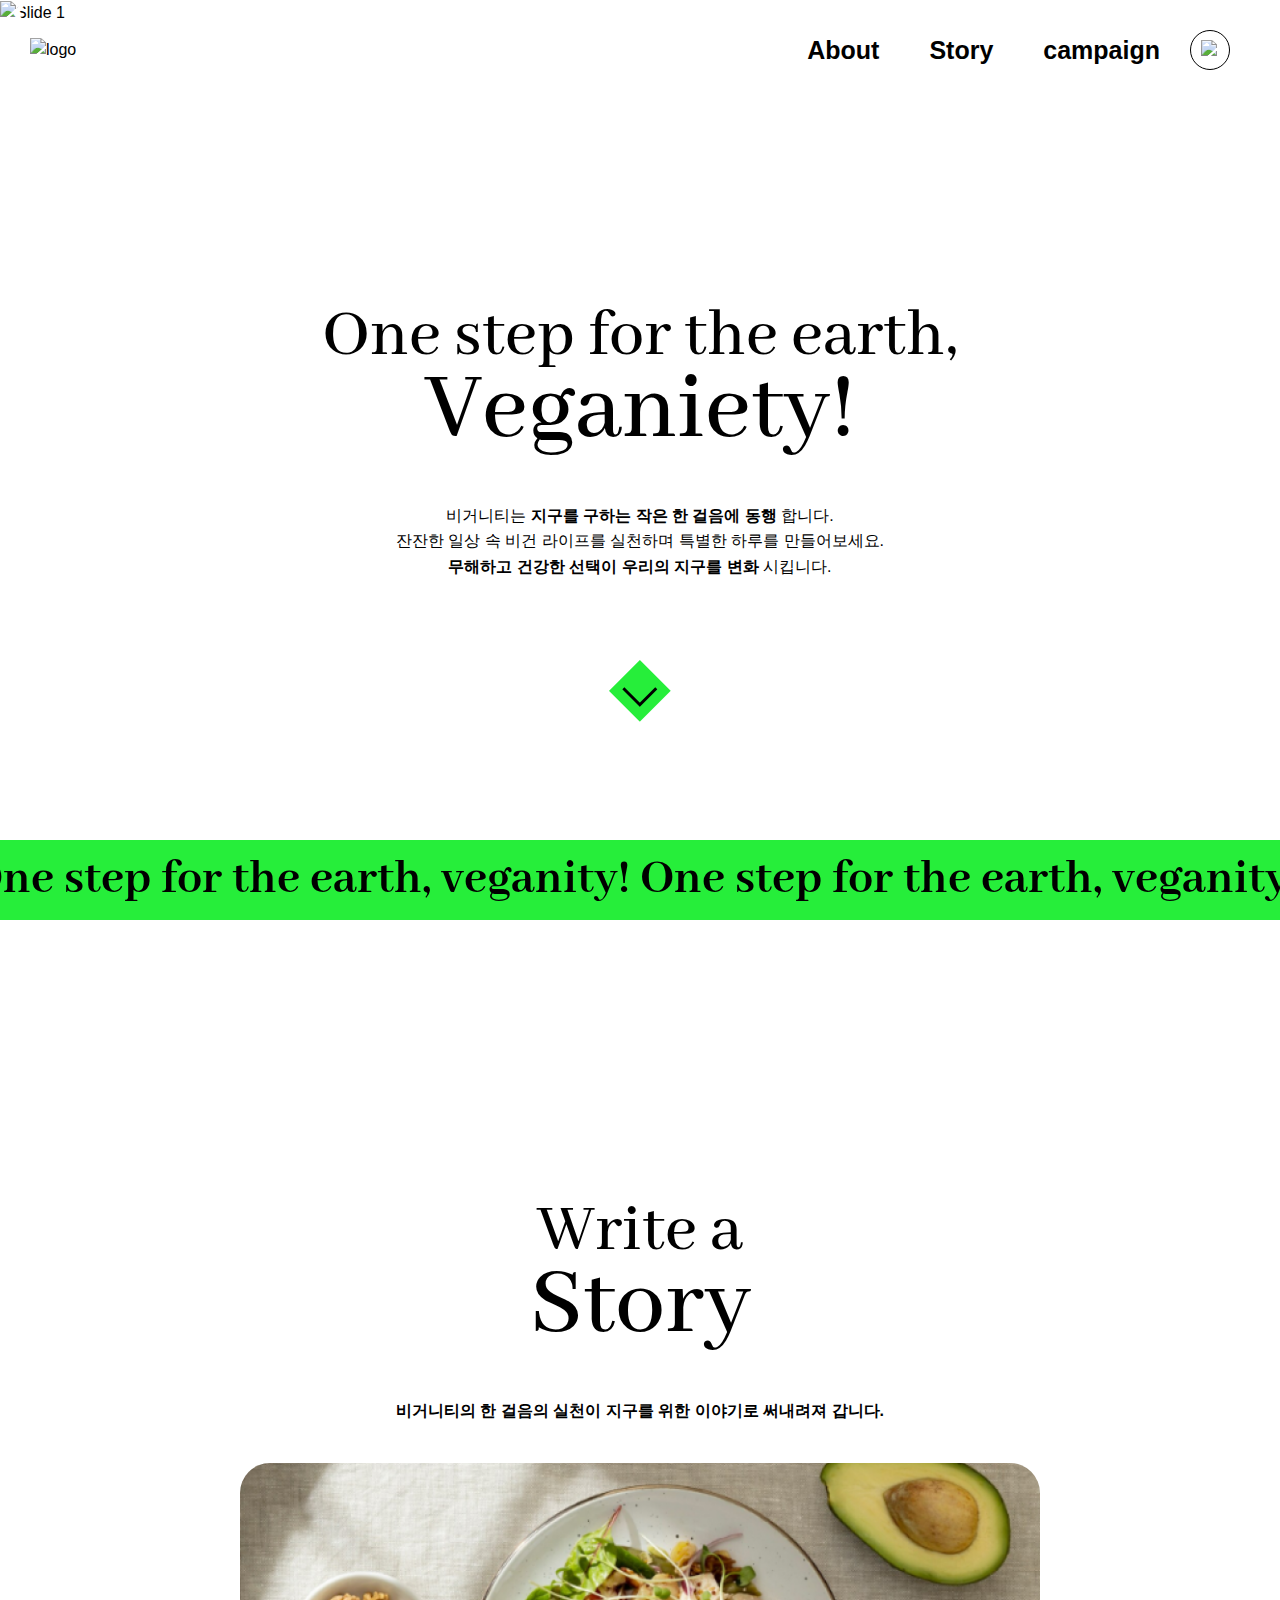
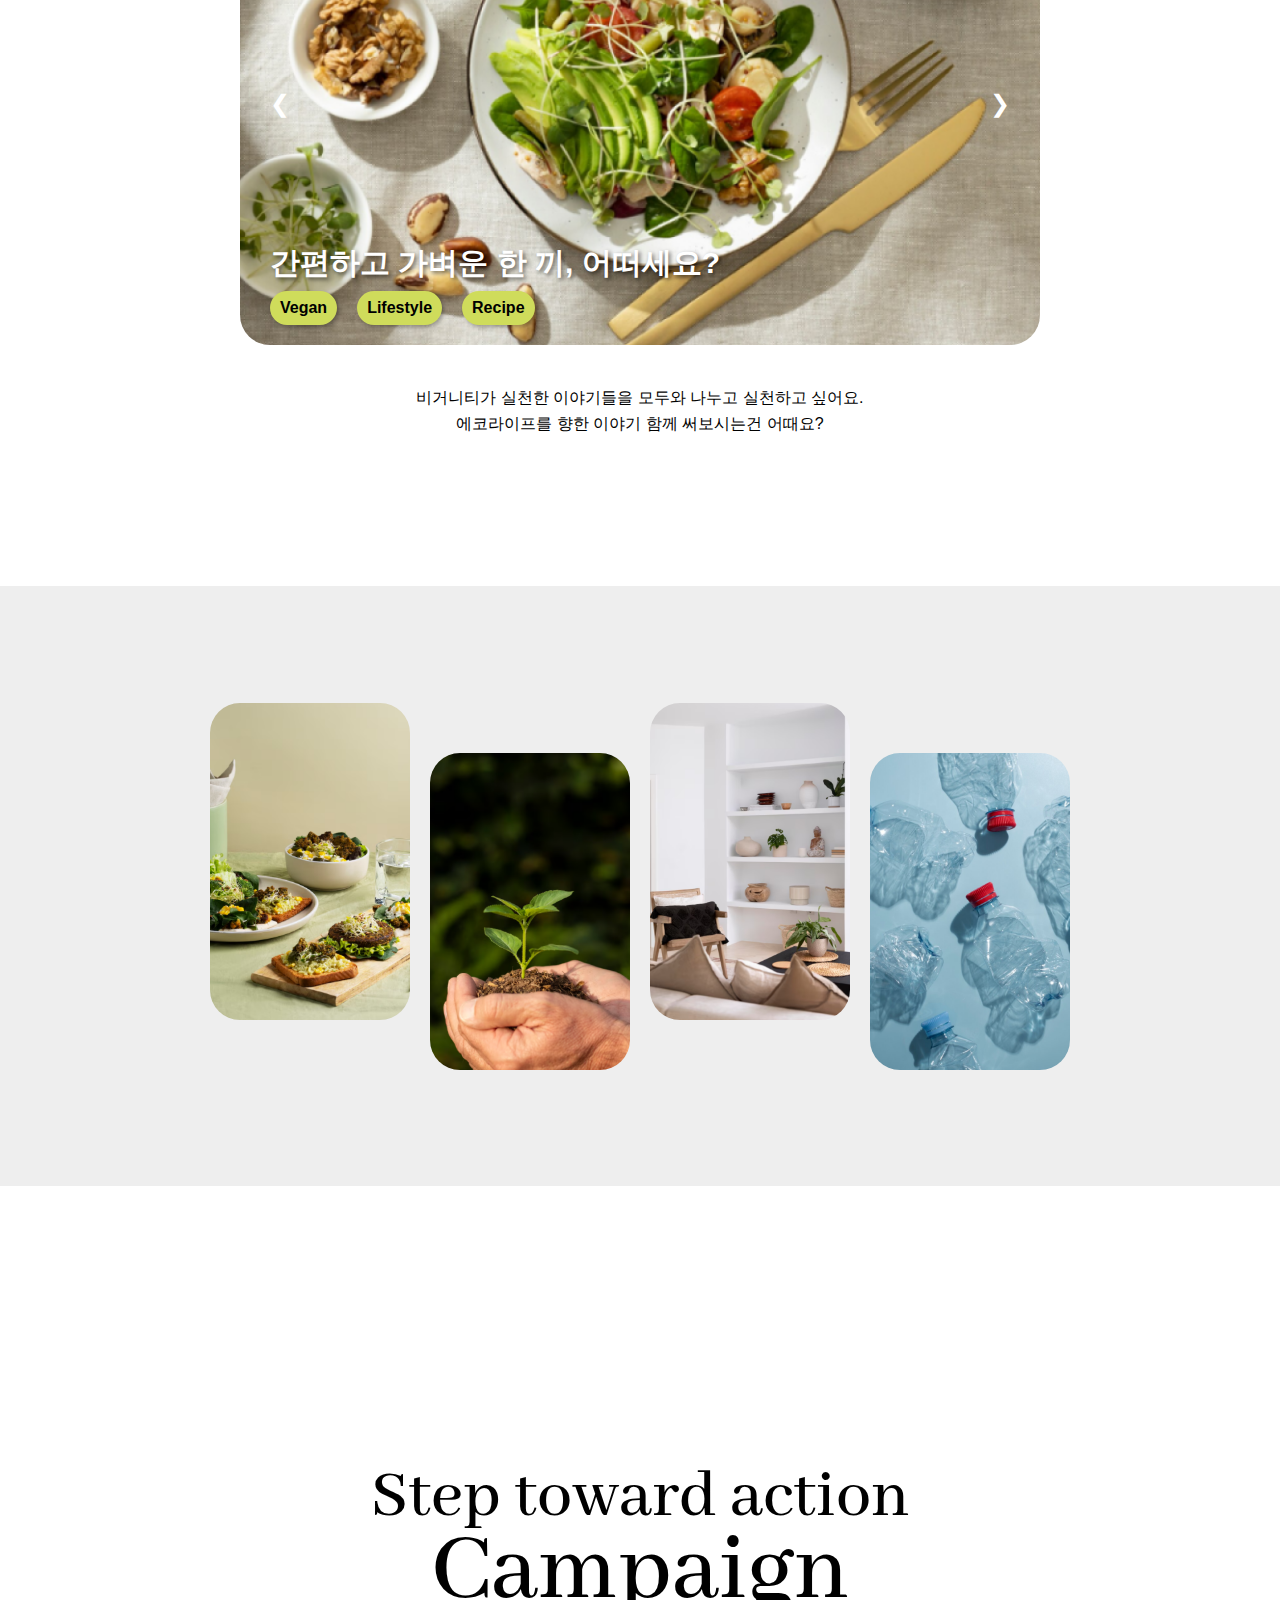
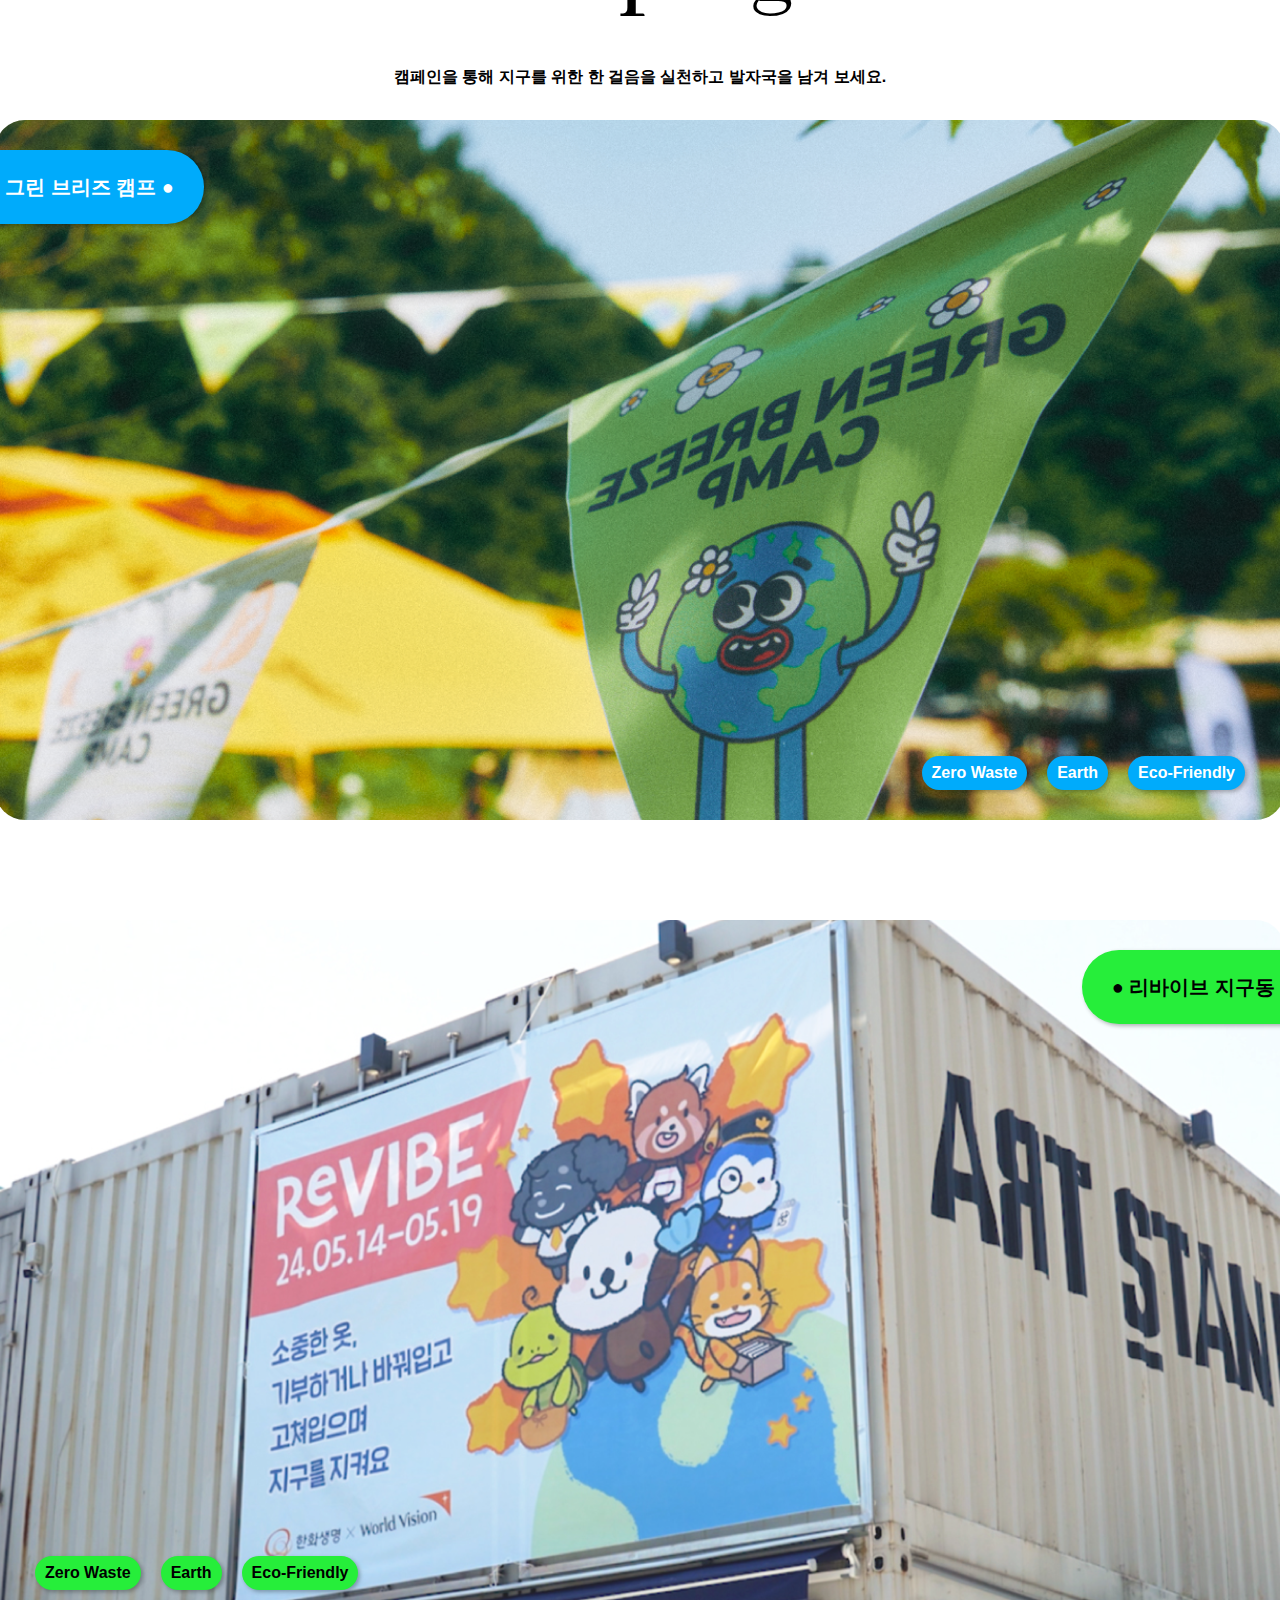
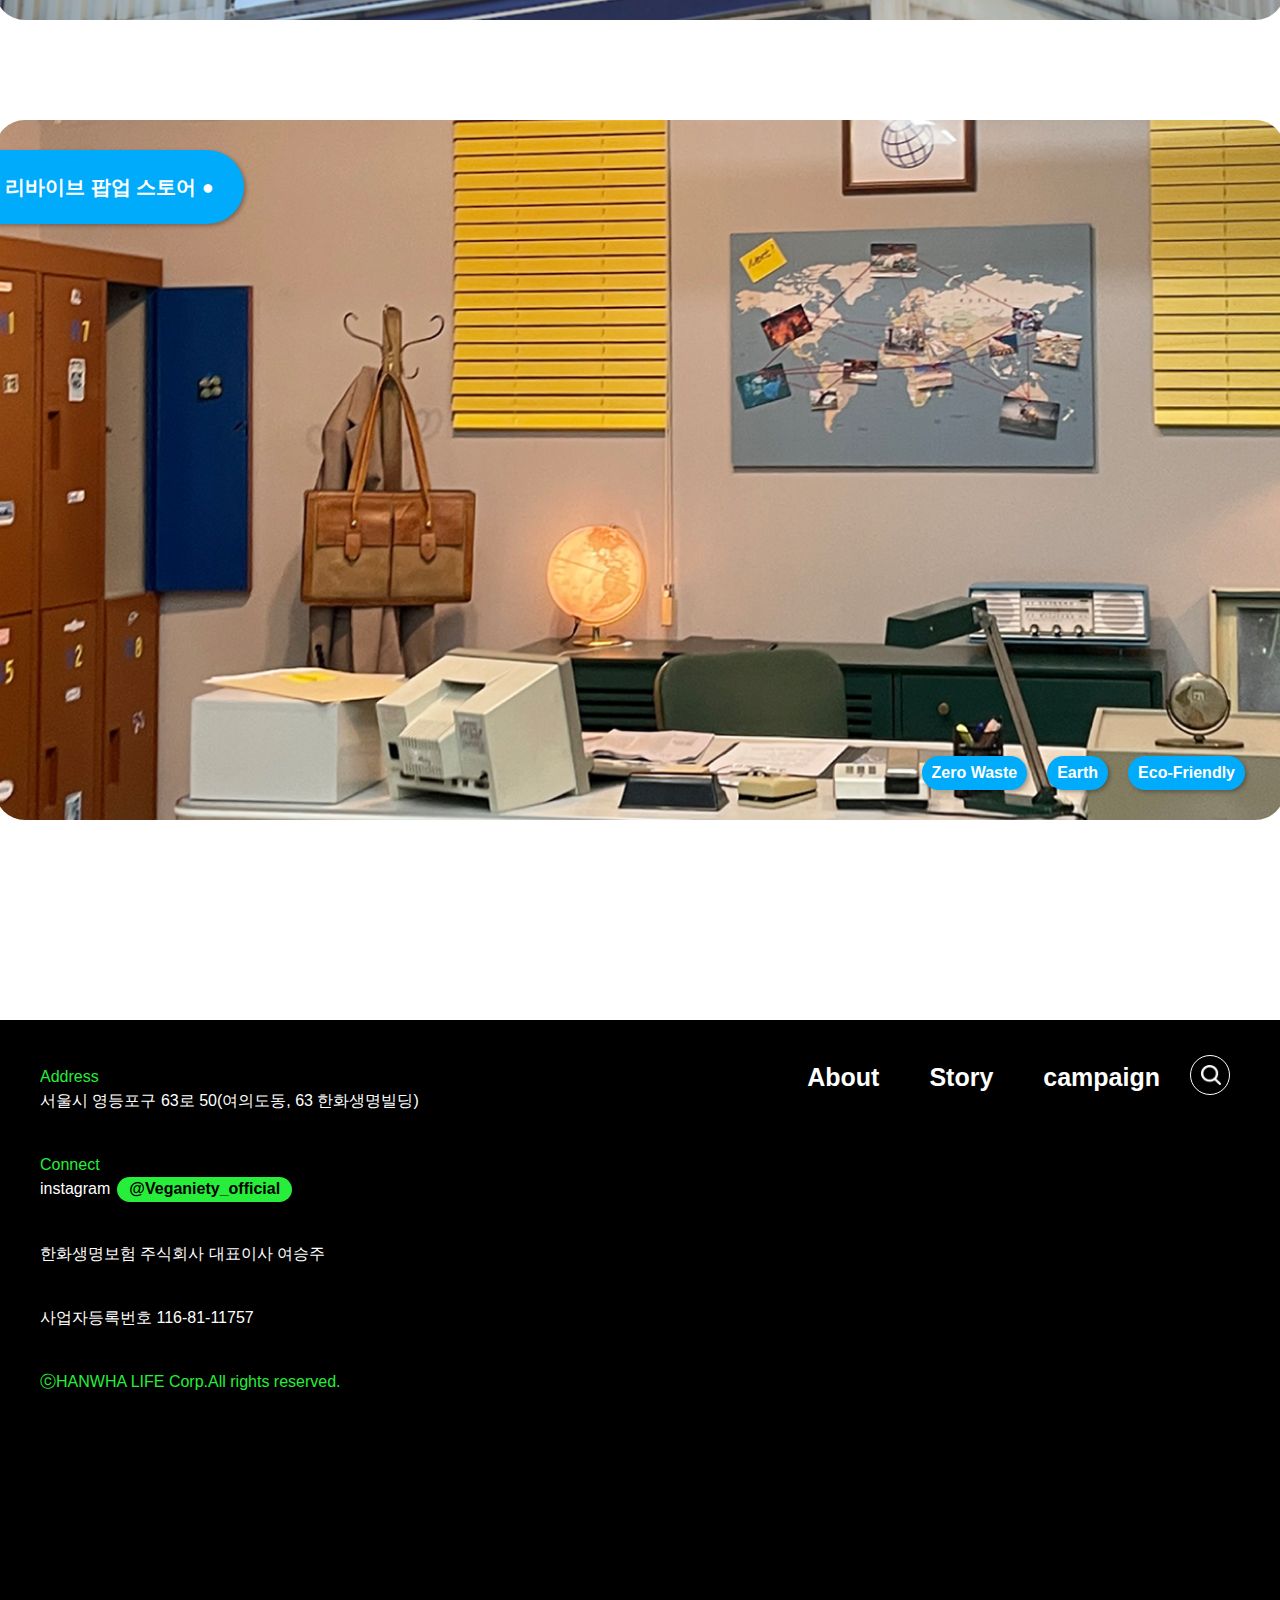
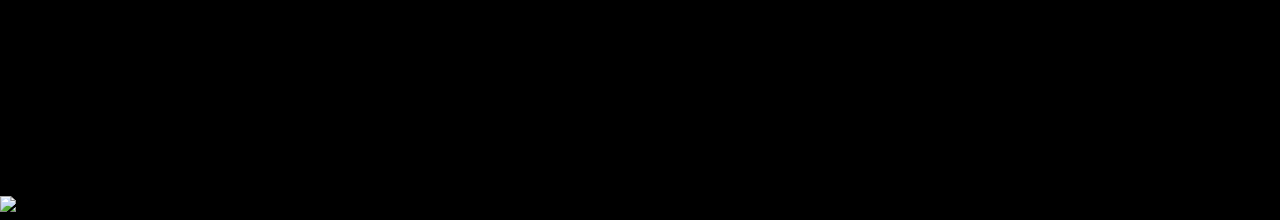
==== commit 5e359cca: "메인최종파일" ====
--- a/index.html
+++ b/index.html
@@ -159,31 +159,33 @@
                 <div class="next2">&#10095;</div>
               </div>
             </div>
+            <span class="bodytext-2">비거니티가 실천한 이야기들을 모두와 나누고 실천하고 싶어요.<br>
+              에코라이프를 향한 이야기 함께 써보시는건 어때요?</span>
           </div>
           <!-- veganiety story end -->
 
           <!-- veganiety story2 start -->
-          <section>
+          <section class="story2">
             <div class="story-gallery">
-              <div class="image-container top">
+              <div class="image-container story-top">
                 <img src="images/Vegan.png" alt="Image 1" class="image" />
                 <div class="overlay">
                   <div class="text">Vegan</div>
                 </div>
               </div>
-              <div class="image-container bottom">
+              <div class="image-container story-bottom">
                 <img src="images/EcoLife.png" alt="Image 2" class="image" />
                 <div class="overlay">
                   <div class="text">Eco Life</div>
                 </div>
               </div>
-              <div class="image-container top">
+              <div class="image-container story-top">
                 <img src="images/LifeStyle.png" alt="Image 3" class="image" />
                 <div class="overlay">
                   <div class="text">Life Style</div>
                 </div>
               </div>
-              <div class="image-container bottom">
+              <div class="image-container story-bottom">
                 <img src="images/ZeroWaste.png" alt="Image 4" class="image" />
                 <div class="overlay">
                   <div class="text">Zero Waste</div>
@@ -240,7 +242,7 @@
       <footer>
         <div class="footer-menu">
           <div class="left-menu">
-            <ul class="submenu">
+            <ul class="footer-left-menu">
               <li>
                 <p>Address</p>
                 <span>서울시 영등포구 63로 50(여의도동, 63 한화생명빌딩)</span>
@@ -280,9 +282,9 @@
               </li>
             </ul>
           </div> -->
-        </div>
-        <div class="btlogo">
-          <img src="images/footer-logo.png" alt="" />
+          <div class="btlogo-1">
+            <img src="images/footer-logo.png" alt="#" />
+          </div>
         </div>
       </footer>
       <!-- footer and -->
--- a/css/style.css
+++ b/css/style.css
@@ -118,13 +118,14 @@
   display: flex;
   justify-content: space-between;
   transform: translateY(-50%);
+  transform-origin: center; /* 가운데를 중심으로 확대 */
 }
 
 .controls .prev,
 .controls .next {
   cursor: pointer;
   font-size: 24px;
-  color: white;
+  color: #fff;
   background-color: rgba(255, 255, 255, 0); /* 배경색 추가 */
   padding: 10px;
   border-radius: 50%;
@@ -133,6 +134,11 @@
   align-items: center;
   width: 40px;
   height: 40px;
+}
+
+.prev:hover,
+.next:hover {
+  transform: scale(1.1);
 }
 
 .dots {
@@ -259,7 +265,7 @@
 .story-slide {
   position: relative;
   width: 800px; /* 슬라이드의 가로 너비 */
-  margin: 80px auto; /* 화면 중앙에 위치 */
+  margin: 40px auto; /* 화면 중앙에 위치 */
   overflow: hidden; /* 슬라이드가 부모 요소를 넘지 않도록 설정 */
 }
 
@@ -285,7 +291,7 @@
   color: white;
   text-align: left;
   left: 30px;
-  bottom: 80px;
+  bottom: 70px;
   font-family: "Pretendard Variable", Pretendard, Roboto, sans-serif;
   font-size: 30px;
   font-weight: 600;
@@ -298,7 +304,7 @@
   color: white;
   text-align: center;
   left: 30px;
-  bottom: 30px; /* 이미지 아래에서 위치 조정 */
+  bottom: 20px; /* 이미지 아래에서 위치 조정 */
   display: flex;
   justify-content: center;
   gap: 20px; /* 배지 간의 간격 */
@@ -313,6 +319,7 @@
   font-family: "Pretendard Variable", Pretendard, Roboto, sans-serif;
   font-size: 16px;
   font-weight: 800;
+  box-shadow: 2px 2px 4px rgba(0, 0, 0, 0.3); /* 배경 그림자 추가 */
 }
 
 .story-img-text2 {
@@ -321,7 +328,7 @@
   color: white;
   text-align: left;
   left: 30px;
-  bottom: 80px;
+  bottom: 70px;
   font-family: "Pretendard Variable", Pretendard, Roboto, sans-serif;
   font-size: 30px;
   font-weight: 600;
@@ -334,7 +341,7 @@
   color: white;
   text-align: center;
   left: 30px;
-  bottom: 30px; /* 이미지 아래에서 위치 조정 */
+  bottom: 20px; /* 이미지 아래에서 위치 조정 */
   display: flex;
   justify-content: center;
   gap: 20px; /* 배지 간의 간격 */
@@ -349,6 +356,7 @@
   font-family: "Pretendard Variable", Pretendard, Roboto, sans-serif;
   font-size: 16px;
   font-weight: 800;
+  box-shadow: 2px 2px 4px rgba(0, 0, 0, 0.3); /* 배경 그림자 추가 */
 }
 
 .story-img-text3 {
@@ -357,7 +365,7 @@
   color: white;
   text-align: left;
   left: 30px;
-  bottom: 80px;
+  bottom: 70px;
   font-family: "Pretendard Variable", Pretendard, Roboto, sans-serif;
   font-size: 30px;
   font-weight: 600;
@@ -370,7 +378,7 @@
   color: white;
   text-align: center;
   left: 30px;
-  bottom: 30px; /* 이미지 아래에서 위치 조정 */
+  bottom: 20px; /* 이미지 아래에서 위치 조정 */
   display: flex;
   justify-content: center;
   gap: 20px; /* 배지 간의 간격 */
@@ -385,6 +393,7 @@
   font-family: "Pretendard Variable", Pretendard, Roboto, sans-serif;
   font-size: 16px;
   font-weight: 800;
+  box-shadow: 2px 2px 4px rgba(0, 0, 0, 0.3); /* 배경 그림자 추가 */
 }
 
 .story-controls2 {
@@ -402,7 +411,7 @@
 
 .prev2,
 .next2 {
-  color: #000; /* 버튼 텍스트 색상 */
+  color: #fff; /* 버튼 텍스트 색상 */
   border: none;
   padding: 10px;
   cursor: pointer;
@@ -412,6 +421,234 @@
 .prev2:hover,
 .next2:hover {
   transform: scale(1.1);
+}
+
+.bodytext-2 {
+  font-family: "Pretendard Variable", Pretendard, Roboto, sans-serif;
+  font-weight: 500;
+  font-size: 1.2;
+  line-height: 1.6;
+  margin-top: 300px;
+}
+
+/* 스토리2 영역 */
+
+.story2 {
+  width: 100%;
+  height: 600px;
+  background-color: #eeeeee;
+  margin-top: 150px;
+  margin-bottom: 300px;
+  display: flex; /* Flexbox를 사용하여 자식 요소들을 배치 */
+  justify-content: center; /* 자식 요소들을 수평 중앙 정렬 */
+  align-items: center; /* 자식 요소들을 수직 중앙 정렬 */
+}
+
+.story-gallery {
+  display: flex;
+  flex-wrap: wrap; /* 여러 줄로 배치 */
+  gap: 20px; /* 이미지 컨테이너 사이의 간격 */
+  justify-content: center; /* 자식 요소들을 수평 중앙 정렬 */
+  align-items: center; /* 자식 요소들을 수직 중앙 정렬 */
+  width: 100%; /* 전체 너비를 사용 */
+}
+
+.image-container {
+  position: relative;
+  width: 200px; /* 원하는 이미지 크기에 따라 조정 */
+  height: auto; /* 원하는 이미지 크기에 따라 조정 */
+}
+
+.story-top {
+  margin-bottom: 50px;
+}
+.story-bottom {
+  margin-top: 50px;
+}
+
+.image {
+  width: 100%;
+  height: 100%;
+  object-fit: cover; /* 이미지가 컨테이너에 맞게 조정됨 */
+  border-radius: 30px;
+}
+
+.overlay {
+  position: absolute;
+  top: 0;
+  left: 0;
+  width: 100%;
+  height: 100%;
+  background-color: rgba(0, 0, 0, 0.5); /* 이미지 위에 반투명 오버레이 */
+  display: flex;
+  border-radius: 30px;
+  padding: 10px; /* 텍스트와 이미지 가장자리 사이의 여백 */
+  box-sizing: border-box; /* 패딩이 요소의 전체 너비에 포함되도록 설정 */
+  opacity: 0; /* 기본 상태에서 오버레이 숨김 */
+  transition: opacity 0.3s ease; /* 호버 시 부드럽게 나타남 */
+}
+
+.image-container:hover .overlay {
+  opacity: 1; /* 호버 시 오버레이 나타남 */
+}
+
+.text {
+  position: absolute; /* 절대 위치로 설정 */
+  bottom: 20px; /* 이미지의 아래쪽에서 10px 떨어지도록 설정 */
+  left: 30px; /* 이미지의 오른쪽에서 10px 떨어지도록 설정 */
+  color: white;
+  font-family: "Pretendard Variable", Pretendard, Roboto, sans-serif;
+  font-weight: 800;
+  font-size: 16px;
+}
+
+/* 캠페인 영역 */
+.campaign {
+  position: relative;
+}
+
+.campaign-img-1 {
+  background: url("../images/Campaign1-1.png") no-repeat center;
+  width: 1290px;
+  height: 700px;
+  background-size: cover;
+  margin-top: 30px;
+  margin-bottom: 100px;
+  border-radius: 30px;
+  position: relative; /* 상대 위치를 설정하여 내부 요소의 절대 위치를 기준으로 함 */
+}
+
+.campaign-title1 {
+  position: absolute;
+  top: 30px; /* 이미지의 상단에서 10px 떨어지게 위치 */
+  left: -20px; /* 왼쪽에서 20px 떨어지게 위치 */
+  background-color: #00abfb; /* 배경색 설정 */
+  padding: 25px 30px; /* 텍스트와 배경 사이의 여백 */
+  border-radius: 0 40px 40px 0; /* 둥근 모서리 */
+  color: white; /* 텍스트 색상 */
+  font-weight: bold;
+  font-family: "Pretendard Variable", Pretendard, Roboto, sans-serif;
+  font-size: 20px;
+  font-weight: 600;
+  box-shadow: 2px 2px 4px rgba(0, 0, 0, 0.3); /* 배경 그림자 추가 */
+}
+
+.campaign-badge1 {
+  position: absolute;
+  display: flex;
+  align-items: center; /* 배지 내용 세로 중앙 정렬 */
+  right: 30px;
+  bottom: 20px; /* 이미지 아래에서 위치 조정 */
+  padding: 10px; /* 텍스트와 배경 사이의 여백 */
+  border-radius: 10px; /* 둥근 모서리 */
+  gap: 20px; /* 배지 간의 간격 */
+}
+
+.campaign-badge1 span {
+  background-color: #00abfb; /* 배경색 설정 */
+  color: white; /* 텍스트 색상 */
+  padding: 5px 10px; /* 배경과 텍스트 사이의 여백 */
+  border-radius: 50px; /* 배지 모서리 둥글기 */
+  font-family: "Pretendard Variable", Pretendard, Roboto, sans-serif;
+  font-size: 16px;
+  font-weight: 800;
+  box-shadow: 2px 2px 4px rgba(0, 0, 0, 0.3); /* 배경 그림자 추가 */
+}
+
+.campaign-img-2 {
+  background: url("../images/Campaign2-1.png") no-repeat center;
+  width: 1290px;
+  height: 700px;
+  background-size: cover;
+  margin-top: 30px;
+  margin-bottom: 100px;
+  border-radius: 30px;
+  position: relative; /* 상대 위치를 설정하여 내부 요소의 절대 위치를 기준으로 함 */
+}
+
+.campaign-title2 {
+  position: absolute;
+  top: 30px; /* 이미지의 상단에서 10px 떨어지게 위치 */
+  right: -20px; /* 왼쪽에서 20px 떨어지게 위치 */
+  background-color: #26ee3a; /* 배경색 설정 */
+  padding: 25px 30px; /* 텍스트와 배경 사이의 여백 */
+  border-radius: 40px 0 0 40px; /* 둥근 모서리 */
+  color: #000; /* 텍스트 색상 */
+  font-weight: bold;
+  font-family: "Pretendard Variable", Pretendard, Roboto, sans-serif;
+  font-size: 20px;
+  font-weight: 600;
+  box-shadow: 2px 2px 4px rgba(0, 0, 0, 0.3); /* 배경 그림자 추가 */
+}
+
+.campaign-badge2 {
+  position: absolute;
+  display: flex;
+  align-items: center; /* 배지 내용 세로 중앙 정렬 */
+  left: 30px;
+  bottom: 20px; /* 이미지 아래에서 위치 조정 */
+  padding: 10px; /* 텍스트와 배경 사이의 여백 */
+  border-radius: 10px; /* 둥근 모서리 */
+  gap: 20px; /* 배지 간의 간격 */
+}
+
+.campaign-badge2 span {
+  background-color: #26ee3a; /* 배경색 설정 */
+  color: #000; /* 텍스트 색상 */
+  padding: 5px 10px; /* 배경과 텍스트 사이의 여백 */
+  border-radius: 50px; /* 배지 모서리 둥글기 */
+  font-family: "Pretendard Variable", Pretendard, Roboto, sans-serif;
+  font-size: 16px;
+  font-weight: 800;
+  box-shadow: 2px 2px 4px rgba(0, 0, 0, 0.3); /* 배경 그림자 추가 */
+}
+
+.campaign-img-3 {
+  background: url("../images/Campaign3-1.png") no-repeat center;
+  width: 1290px;
+  height: 700px;
+  background-size: cover;
+  margin-top: 30px;
+  margin-bottom: 200px;
+  border-radius: 30px;
+  position: relative; /* 상대 위치를 설정하여 내부 요소의 절대 위치를 기준으로 함 */
+}
+
+.campaign-title3 {
+  position: absolute;
+  top: 30px; /* 이미지의 상단에서 10px 떨어지게 위치 */
+  left: -20px; /* 왼쪽에서 20px 떨어지게 위치 */
+  background-color: #00abfb; /* 배경색 설정 */
+  padding: 25px 30px; /* 텍스트와 배경 사이의 여백 */
+  border-radius: 0 40px 40px 0; /* 둥근 모서리 */
+  color: white; /* 텍스트 색상 */
+  font-weight: bold;
+  font-family: "Pretendard Variable", Pretendard, Roboto, sans-serif;
+  font-size: 20px;
+  font-weight: 600;
+  box-shadow: 2px 2px 4px rgba(0, 0, 0, 0.3); /* 배경 그림자 추가 */
+}
+
+.campaign-badge3 {
+  position: absolute;
+  display: flex;
+  align-items: center; /* 배지 내용 세로 중앙 정렬 */
+  right: 30px;
+  bottom: 20px; /* 이미지 아래에서 위치 조정 */
+  padding: 10px; /* 텍스트와 배경 사이의 여백 */
+  border-radius: 10px; /* 둥근 모서리 */
+  gap: 20px; /* 배지 간의 간격 */
+}
+
+.campaign-badge3 span {
+  background-color: #00abfb; /* 배경색 설정 */
+  color: white; /* 텍스트 색상 */
+  padding: 5px 10px; /* 배경과 텍스트 사이의 여백 */
+  border-radius: 50px; /* 배지 모서리 둥글기 */
+  font-family: "Pretendard Variable", Pretendard, Roboto, sans-serif;
+  font-size: 16px;
+  font-weight: 800;
+  box-shadow: 2px 2px 4px rgba(0, 0, 0, 0.3); /* 배경 그림자 추가 */
 }
 
 .dd {
@@ -422,23 +659,30 @@
 }
 
 /* footer */
+
+footer {
+  width: 100%;
+  height: 800px;
+  position: relative;
+  z-index: 10;
+}
 .footer-menu {
-  position: absolute;
-  width: 100%;
-  height: 850px;
-  font-size: 16px;
+  position: relative;
+  width: 100%;
+  height: 800px;
   background-color: black;
   color: white;
-}
-/* .menu {
-  position: absolute;
-  justify-content: space-between;
-} */
+  z-index: 11;
+}
+
 .left-menu {
-  margin-top: 30px;
+  position: absolute;
+  top: 45px;
   margin-left: 40px;
 }
-.submenu li > p {
+
+.footer-left-menu li > p {
+  color: #26ee3a;
   margin-bottom: 0 auto;
 }
 .sns {
@@ -454,32 +698,19 @@
   background-color: #26ee3a;
   border-radius: 30px;
 }
-.submenu li {
-  position: relative;
-  margin-bottom: 42px;
-}
-.submenu li:last-child {
+.footer-left-menu li {
+  position: relative;
+  margin-bottom: 40px;
+}
+.footer-left-menu li:last-child {
   margin-bottom: 0;
 }
 
-.submenu li p {
-  color: #26ee3a;
-  margin-bottom: auto;
-}
-.submenu-1 {
-  position: relative;
-  width: 461px;
-  padding: 41px;
-  display: flex;
-  justify-content: space-between;
-}
-.submenu-1 li > a {
-  color: white;
-}
+/* 푸터 오른쪽 메뉴 */
 
 .right-menu {
   position: absolute;
-  top: 30px;
+  top: 45px;
   right: 120px; /* 오른쪽에 고정된 위치 */
 }
 
@@ -503,7 +734,7 @@
 .bottom-line {
   position: absolute;
   right: 50px; /* 메뉴 아이콘과의 간격을 조정 */
-  top: 25px;
+  top: 35px;
   width: 40px;
   height: 40px;
   border: 1px solid #fff; /* 동그라미 테두리 */
@@ -530,15 +761,21 @@
   background-color: #000; /* 예시로 다른 배경색 설정 */
 }
 
-.btlogo {
-  position: relative;
-  margin-top: 400px;
-  width: 100%;
+.btlogo-1 {
+  position: absolute; /* 위치를 절대 위치로 설정 */
+  bottom: 0; /* 푸터의 하단에 배치 */
+  left: 0; /* 왼쪽을 기준으로 배치 */
+  width: 100%;
+  height: auto; /* 높이를 자동으로 설정 */
+  max-height: 361px; /* 최대 높이를 설정 */
   display: flex;
   justify-content: center;
-}
-
-.btlogo img {
-  width: 100%;
-  object-fit: contain;
-}
+  z-index: 20;
+}
+
+.btlogo-1 > img {
+  width: 100%;
+  height: auto;
+  object-fit: contain; /* 이미지 비율을 유지하면서 부모 요소에 맞춤 */
+  z-index: 20;
+}
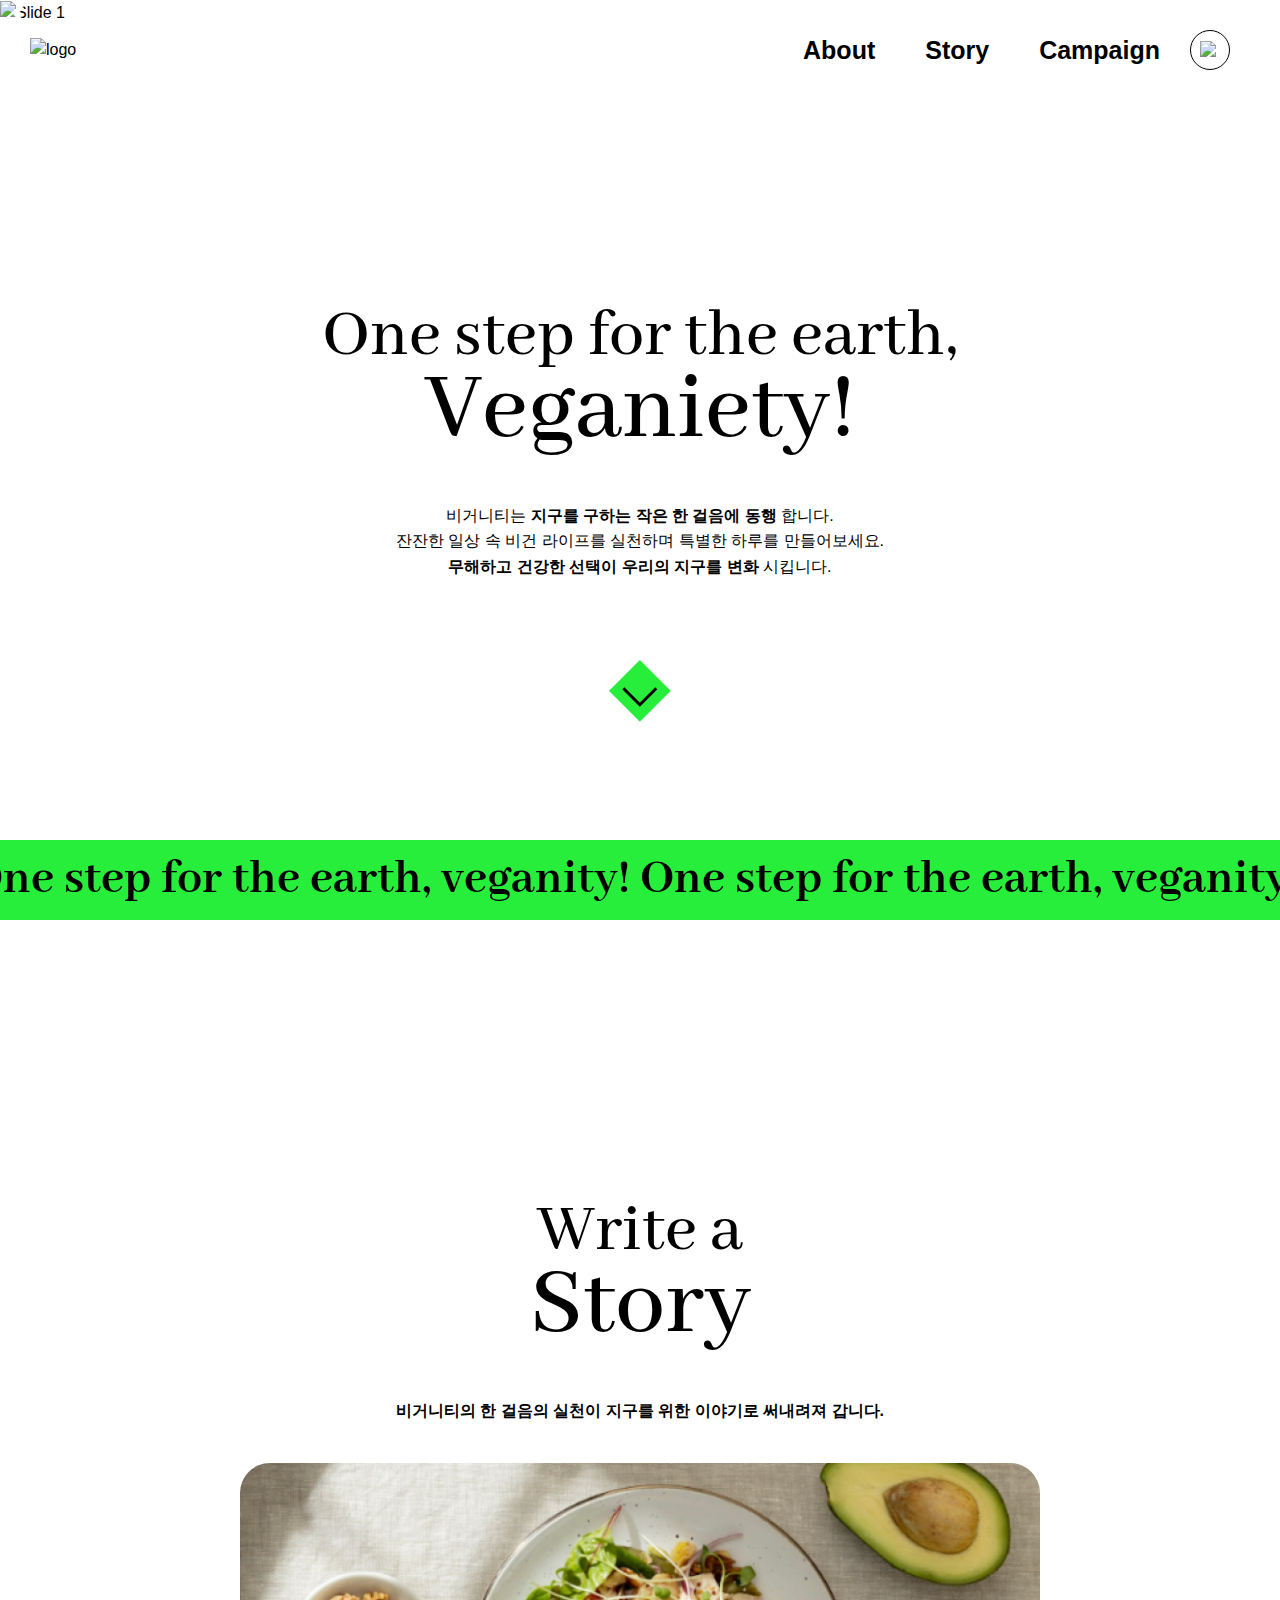
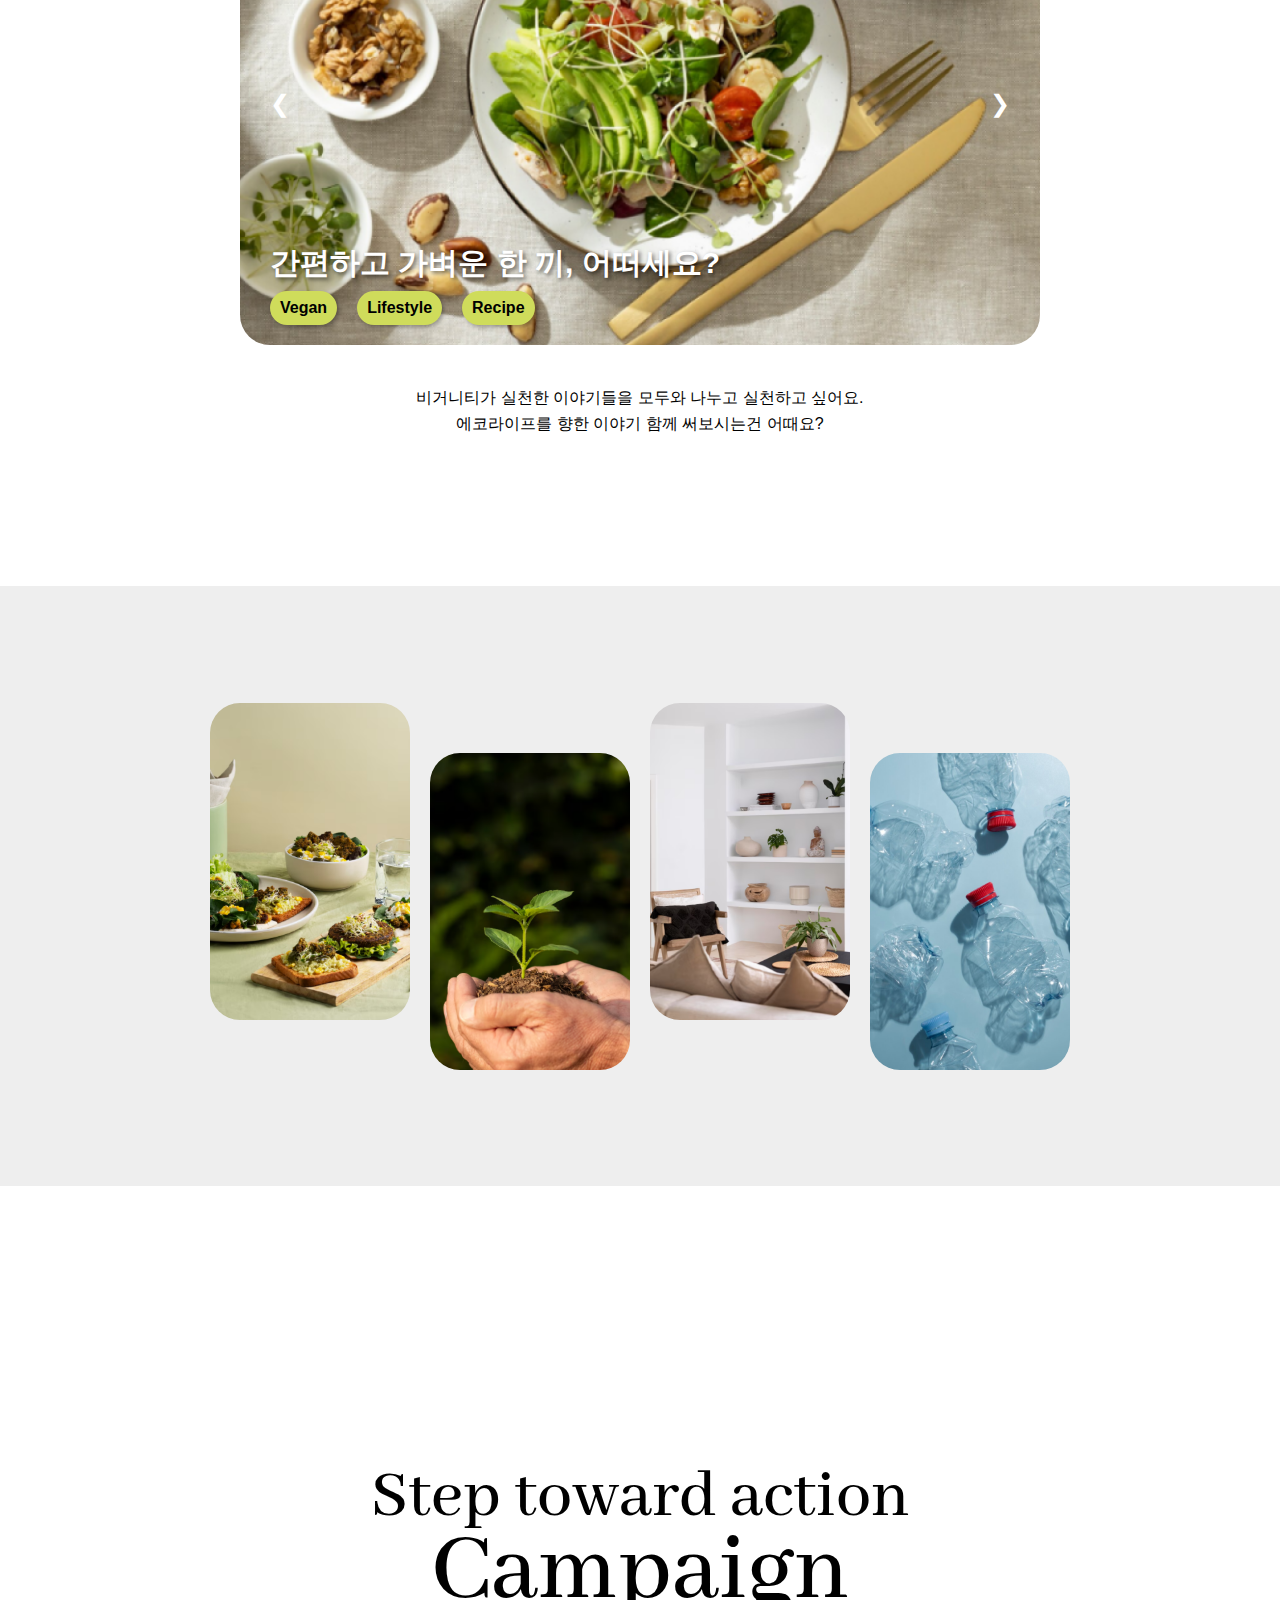
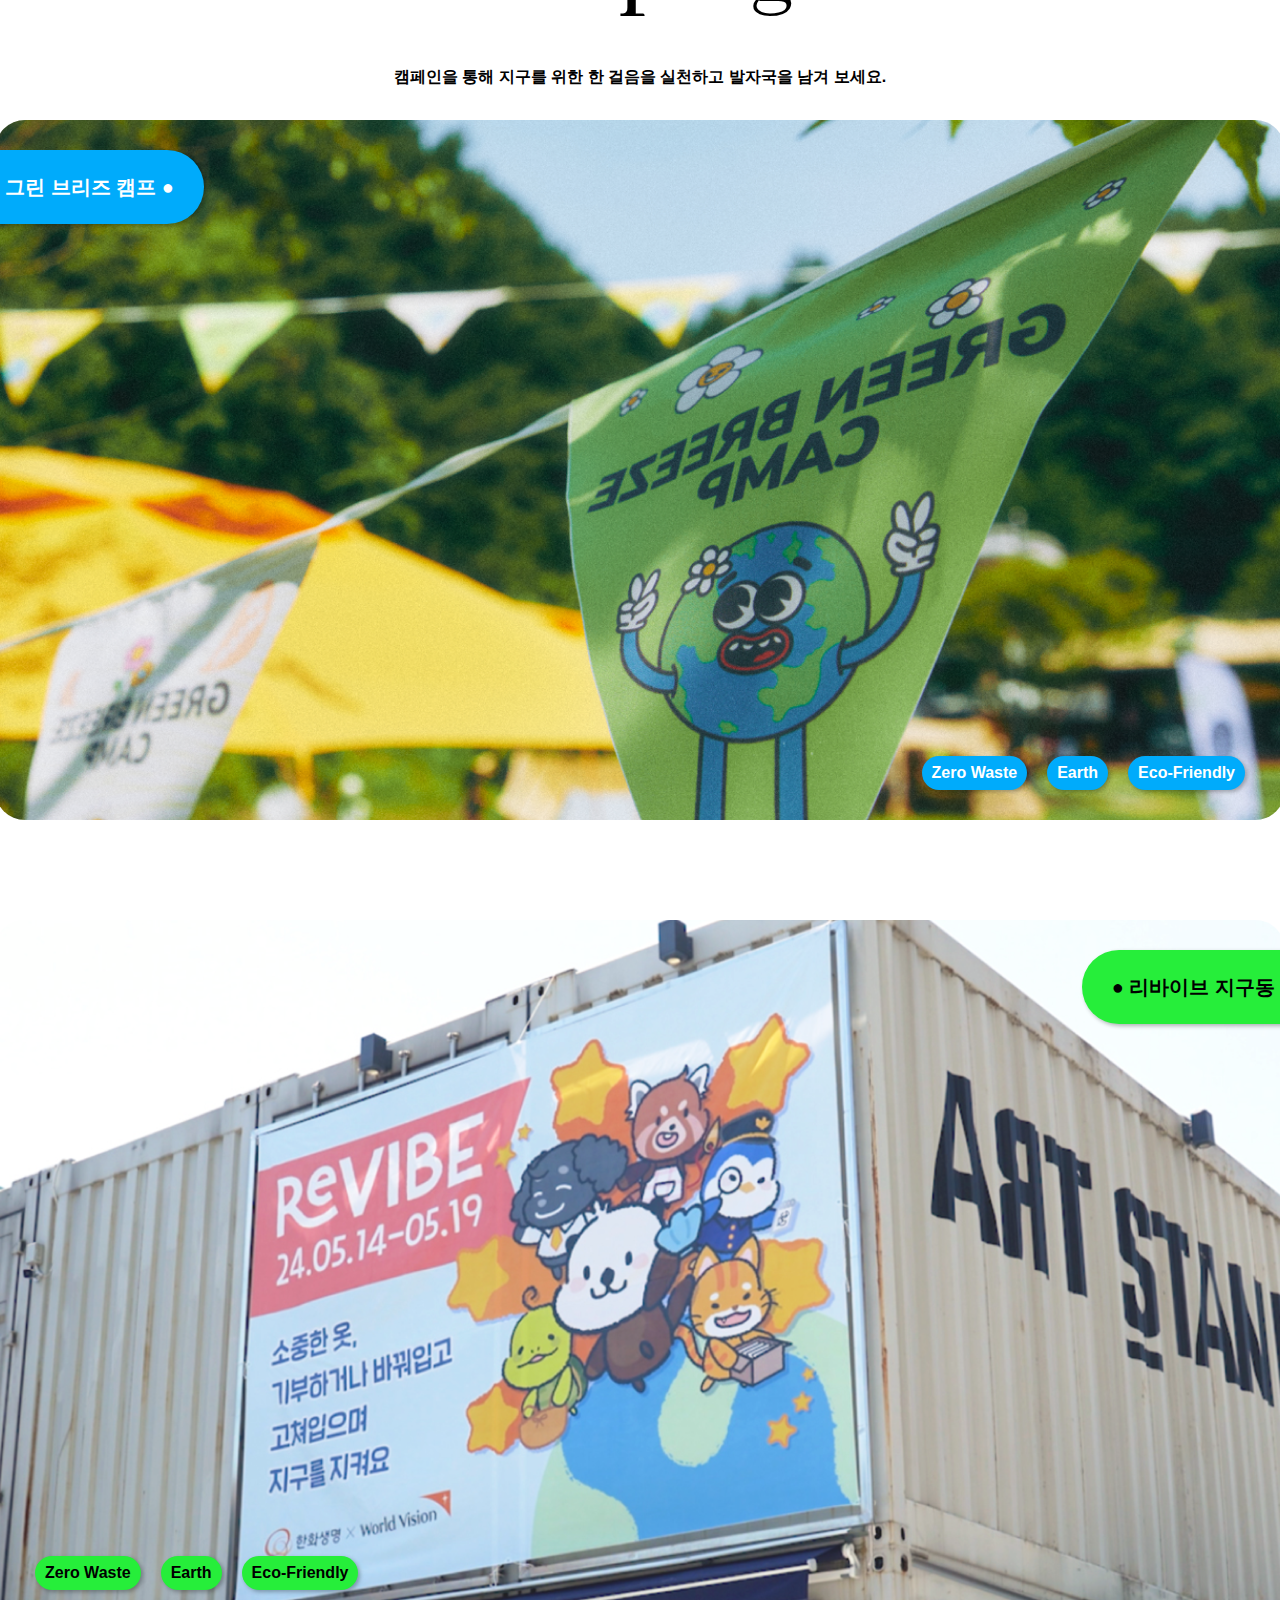
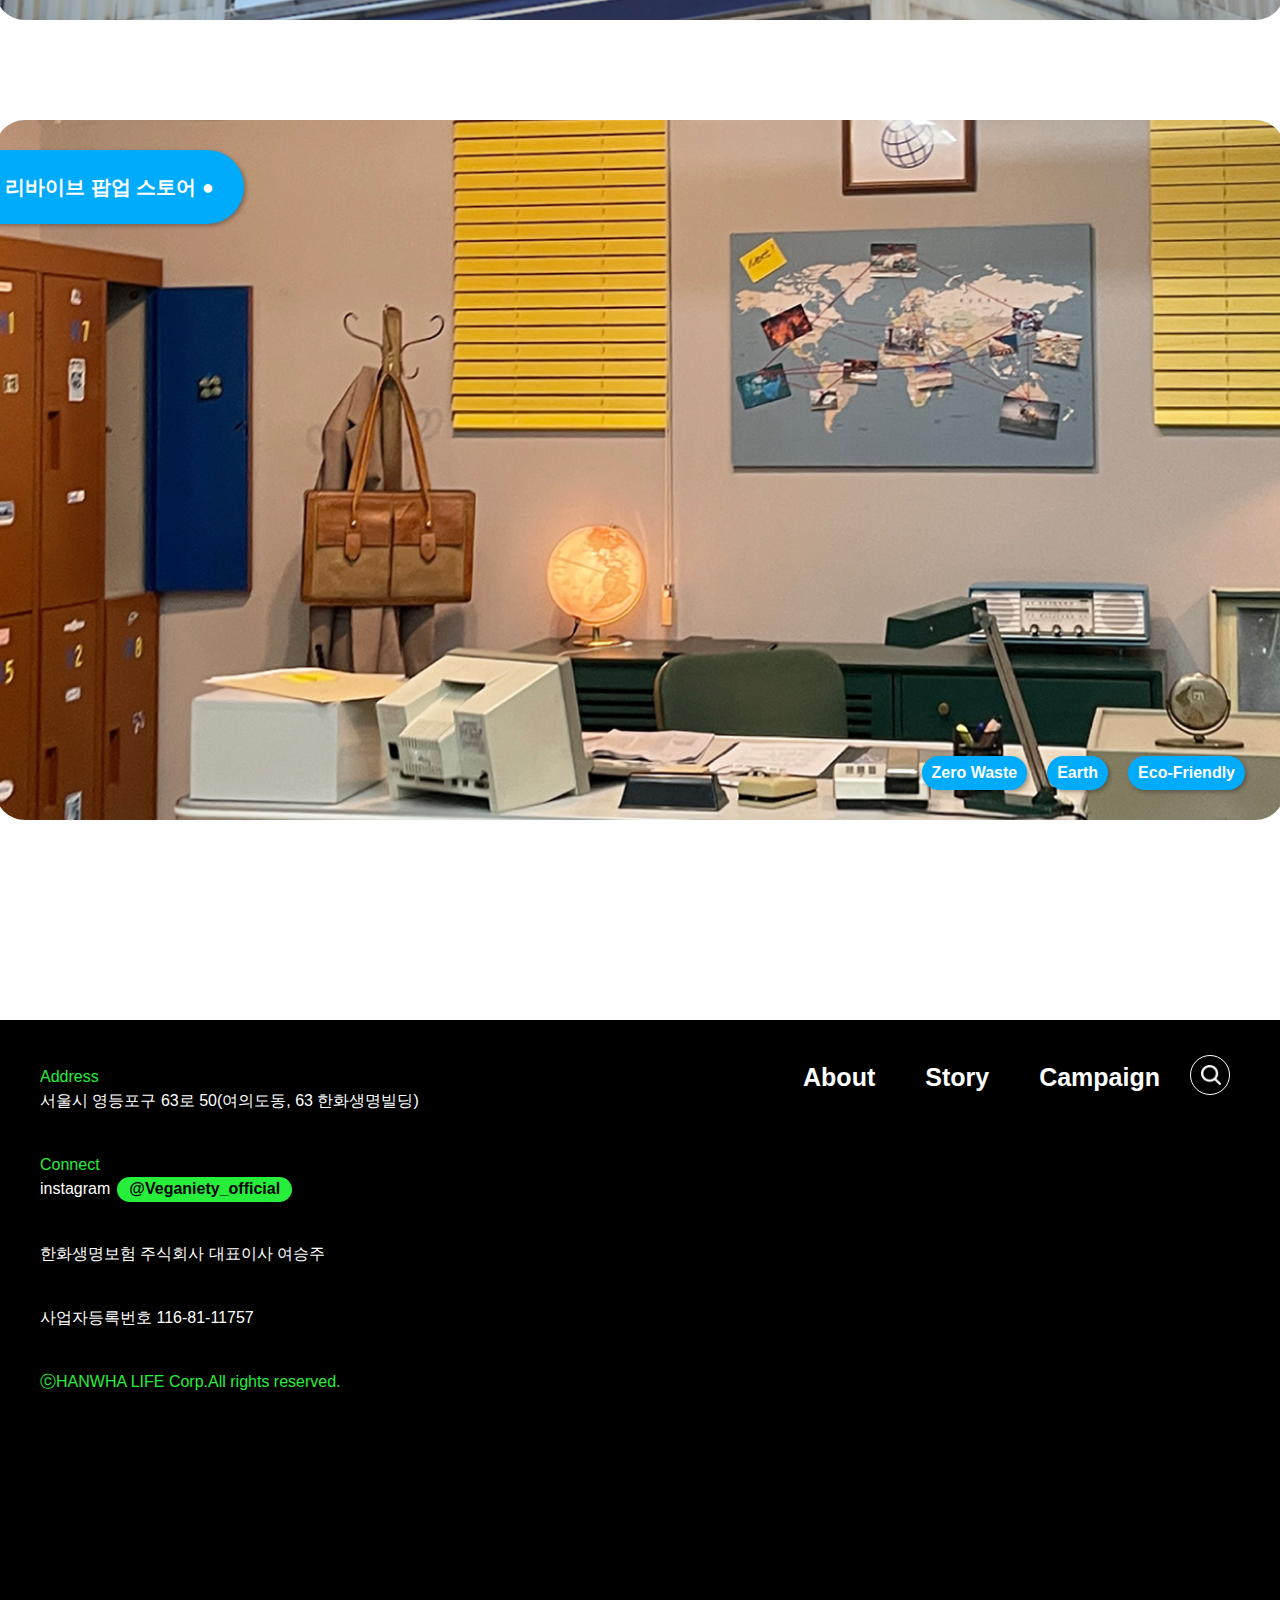
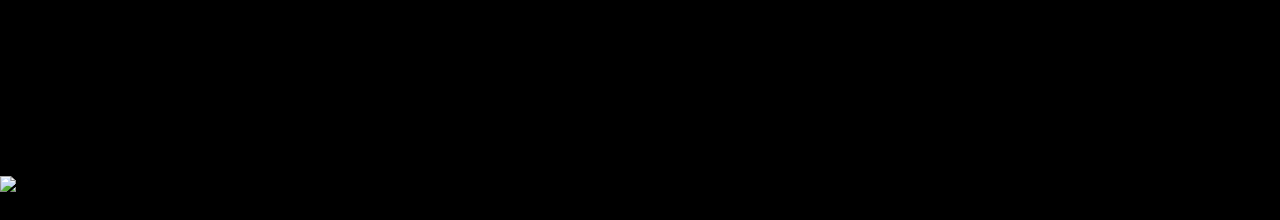
==== commit 37860639: "Merge pull request #10 from MONNYA/keh3" ====
--- a/index.html
+++ b/index.html
@@ -15,42 +15,37 @@
   </head>
   <body>
     <div class="wrap">
-      <!-- loading start -->
-      <!-- <div id="loading">
-        <div id="loading-circle">
-          <div id="loading-empty"></div>
-        </div>
-        <div id="loading-logo"></div>
-        <div id="loading-bg"></div>
-      </div> -->
-      <!-- loading end -->
-
-      <!-- mobile menu start -->
-      <!-- <button class="mbmenu-btn">
-        <span>모바일 메뉴</span>
-      </button>
-      <div class="mbmenu-wrap">
-        <div class="mbmenu-view">
-          <ul class="mbmenu">
-            <li><a href="#">ABOUT</a></li>
-            <li><a href="#">STORY</a></li>
-            <li><a href="#">CAMPAIGN</a></li>
-          </ul>
-        </div>
-      </div> -->
-      <!-- mobile menu end -->
+         <!-- mb nav -->
+         <button class="mb-nav" onclick="toggleMenu()">
+          <span class="icon-bar top"></span>
+          <span class="icon-bar middle"></span>
+          <span class="icon-bar bottom"></span>
+        </button>
+        
+
+         <!-- mobile menu start -->
+         <div class="mbmenu-wrap">
+          <div class="mbmenu-view">
+            <ul class="mbmenu">
+              <li><a href="#about">ABOUT</a></li>
+              <li><a href="subsjw.html">STORY</a></li>
+              <li><a href="subpbr.html">CAMPAIGN</a></li>
+            </ul>
+          </div>
+        </div>
+        <!-- mobile menu end -->
 
       <header>
         <!-- header start -->
         <div class="header-inner">
           <div class="logo">
-            <a href="#"><img src="images/header-logo.png" alt="logo" /></a>
+            <a href="index.html"><img src="images/header-logo.png" alt="logo" /></a>
           </div>
           <div class="menu">
             <ul class="menu-inner">
-              <li>About</li>
-              <li>Story</li>
-              <li>campaign</li>
+              <li><a href="#about">About</a></li>
+              <li><a href="subsjw.html">Story</a></li>
+              <li><a href="subpbr.html">Campaign</a></li>
             </ul>
           </div>
           <div class="line" onclick="toggleExpand()">
@@ -263,25 +258,15 @@
           </div>
           <div class="right-menu">
             <ul class="footer-right-menu">
-              <li>About</li>
-              <li>Story</li>
-              <li>campaign</li>
+              <li><a href="#">About</a></li>
+              <li><a href="subsjw.html">Story</a></li>
+              <li><a href="subpbr.html">Campaign</a></li>
             </ul>
           </div>
           <div class="bottom-line" onclick="toggleBottomLine()">
             <img src="images/icon-bt.png" alt="bottom icon" />
           </div>
         </div>
-          <!-- <div class="right-menu">
-            <ul class="submenu-1">
-              <li><a href="#">About</a></li>
-              <li><a href="#">Story</a></li>
-              <li><a href="#">Campaign</a></li>
-              <li>
-                <a href="#"><img src="images/mirror.png" alt="" /></a>
-              </li>
-            </ul>
-          </div> -->
           <div class="btlogo-1">
             <img src="images/footer-logo.png" alt="#" />
           </div>
--- a/css/style.css
+++ b/css/style.css
@@ -1,4 +1,5 @@
 @import "global.css";
+/* mobile menu start */
 
 /* header start */
 header {
@@ -35,7 +36,7 @@
 .menu-inner {
   display: flex;
   gap: 50px; /* 요소들 간의 간격을 10px로 설정 */
-  list-style-type: none; /* 리스트 스타일 제거 */
+  list-style: none; /* 리스트 스타일 제거 */
   padding: 0; /* 기본 패딩 제거 */
   margin: 0; /* 기본 마진 제거 */
   align-items: center; /* 메뉴 항목을 수직 방향으로 중앙 정렬 */
@@ -47,6 +48,17 @@
   font-weight: 600;
   font-size: 25px;
   text-align: center; /* 텍스트를 중앙 정렬 */
+}
+
+.menu-inner li a {
+  text-decoration: none; /* 링크의 기본 밑줄 제거 */
+  color: #000; /* 링크 텍스트 색상 설정 */
+  display: inline-block; /* transform 효과를 위해 inline-block 설정 */
+  transition: transform 0.3 ease; /* 변형 시 부드러운 애니메이션 효과 */
+}
+
+.menu-inner li a:hover {
+  transform: scale(1.1); /* 마우스 오버 시 확대 */
 }
 
 .line {
@@ -66,15 +78,162 @@
 
 .line img {
   position: absolute;
-  right: 8px; /* 이미지의 위치를 고정 */
+  right: 9px; /* 이미지의 위치를 고정 */
+  top: 10px;
   width: 20px; /* 이미지 크기 조정 */
   height: 20px; /* 이미지 크기 조정 */
 }
 
 .line.expanded {
-  width: 420px; /* 클릭 시 확장되는 너비 */
+  width: 430px; /* 클릭 시 확장되는 너비 */
   border-radius: 20px; /* 둥근 모서리 유지 */
   background-color: #fff;
+}
+
+/* 모바일 메뉴 버튼 스타일 */
+.mb-nav {
+  display: block; /* 모바일 화면에서 버튼을 표시 */
+  position: absolute; /* 화면에 고정 */
+  top: 10px;
+  right: 10px;
+  width: 40px;
+  height: 40px;
+  background: none;
+  border: none;
+  cursor: pointer;
+  z-index: 40; /* 메뉴보다 위에 표시되도록 설정 */
+}
+
+.icon-bar {
+  display: block;
+  width: 25px;
+  height: 3px;
+  background: black;
+  margin: 5px 0;
+  border-radius: 5px;
+  transition: all 0.3s;
+}
+
+/* 햄버거 버튼과 엑스 표시 변환 */
+.mb-nav.show .icon-bar.top {
+  transform: rotate(45deg) translate(5px, 6px);
+}
+
+.mb-nav.show .icon-bar.middle {
+  opacity: 0;
+}
+
+.mb-nav.show .icon-bar.bottom {
+  transform: rotate(-45deg) translate(5px, -6px);
+}
+/* 모바일 메뉴 스타일 */
+.mbmenu-wrap {
+  display: none; /* 기본적으로 숨김 */
+  position: absolute; /* 화면에 고정 */
+  top: 0;
+  right: 0;
+  background-color: white;
+  width: 70%;
+  height: 100%; /* 전체 화면 높이 */
+  z-index: 30; /* 다른 요소들 위에 표시되도록 설정 */
+  box-shadow: 0 0 10px rgba(0, 0, 0, 0.5);
+  transform: translateX(100%);
+  transition: transform 0.3s ease;
+  overflow-y: auto;
+}
+
+.mbmenu-wrap.show {
+  display: block;
+  transform: translateX(0); /* 화면에 표시되도록 설정 */
+}
+
+.mbmenu-view {
+  display: flex;
+  flex-direction: column;
+  align-items: center;
+  align-items: flex-start; /* 메뉴를 왼쪽에 정렬 */
+  padding: 60px 20px 20px; /* X 아이콘 아래에서 메뉴가 시작되도록 패딩 설정 */
+  height: calc(100% - 60px); /* X 아이콘 높이만큼 패딩 조정 */
+}
+
+.mbmenu {
+  list-style: none;
+  padding: 0;
+  margin: 0;
+}
+
+.mbmenu li {
+  text-align: left;
+  padding: 10px 0; /* 메뉴 항목 위아래 패딩 */
+  position: relative; /* 바를 메뉴 항목에 맞게 위치시키기 위한 설정 */
+}
+
+/* 메뉴 항목 사이의 바 */
+.mbmenu li::after {
+  content: "";
+  display: block;
+  width: calc(100% + 40px); /* 바의 길이를 메뉴 항목 너비보다 더 길게 설정 */
+  height: 1px; /* 바의 두께 */
+  background: #ccc; /* 바의 색상 */
+  position: absolute;
+  bottom: 0; /* 메뉴 항목 아래에 위치하도록 설정 */
+  left: 0; /* 왼쪽 끝에 위치하도록 설정 */
+}
+
+/* 메뉴 항목 마지막 항목에서 바 제거 */
+.mbmenu li:last-child::after {
+  display: none;
+}
+
+.mbmenu li a {
+  text-decoration: none;
+  color: #000;
+  font-size: 24px;
+  display: block;
+}
+
+/* 모바일 화면에서의 스타일 */
+@media (max-width: 768px) {
+  .mb-nav {
+    display: block; /* 모바일 화면에서 버튼을 표시 */
+  }
+
+  .line {
+    display: none; /* 모바일에서 line 숨김 */
+  }
+
+  .menu {
+    display: none; /* 데스크탑 메뉴 숨김 */
+  }
+
+  .logo {
+    position: fixed; /* 화면에 고정 */
+    top: 10px;
+    left: 10px;
+  }
+
+  .logo img {
+    width: 100px; /* 모바일에서의 로고 크기 */
+  }
+}
+
+/* 데스크탑 화면에서의 스타일 */
+@media (min-width: 769px) {
+  .mb-nav {
+    display: none; /* 데스크탑 화면에서 버튼 숨김 */
+  }
+
+  .mbmenu-wrap {
+    display: none; /* 데스크탑 화면에서 메뉴 숨김 */
+  }
+
+  .line {
+    display: block; /* 데스크탑 화면에서 line 표시 */
+  }
+
+  .menu {
+    display: flex; /* 데스크탑 화면에서 메뉴 표시 */
+  }
 }
 
 /* 슬라이드 배너 스타일 */
@@ -731,6 +890,17 @@
   text-align: center; /* 텍스트를 중앙 정렬 */
 }
 
+.footer-right-menu li a {
+  text-decoration: none; /* 링크의 기본 밑줄 제거 */
+  color: #fff; /* 링크 텍스트 색상 설정 */
+  display: inline-block; /* transform 효과를 위해 inline-block 설정 */
+  transition: transform; /* 변형 시 부드러운 애니메이션 효과 */
+}
+
+.footer-right-menu li a:hover {
+  transform: scale(1.1); /* 마우스 오버 시 확대 */
+}
+
 .bottom-line {
   position: absolute;
   right: 50px; /* 메뉴 아이콘과의 간격을 조정 */
@@ -755,7 +925,7 @@
 }
 
 .bottom-line.expanded {
-  width: 420px;
+  width: 430px;
   border-radius: 20px; /* 둥근 모서리 유지 */
 
   background-color: #000; /* 예시로 다른 배경색 설정 */
@@ -770,6 +940,7 @@
   max-height: 361px; /* 최대 높이를 설정 */
   display: flex;
   justify-content: center;
+  bottom: 20px;
   z-index: 20;
 }
 
